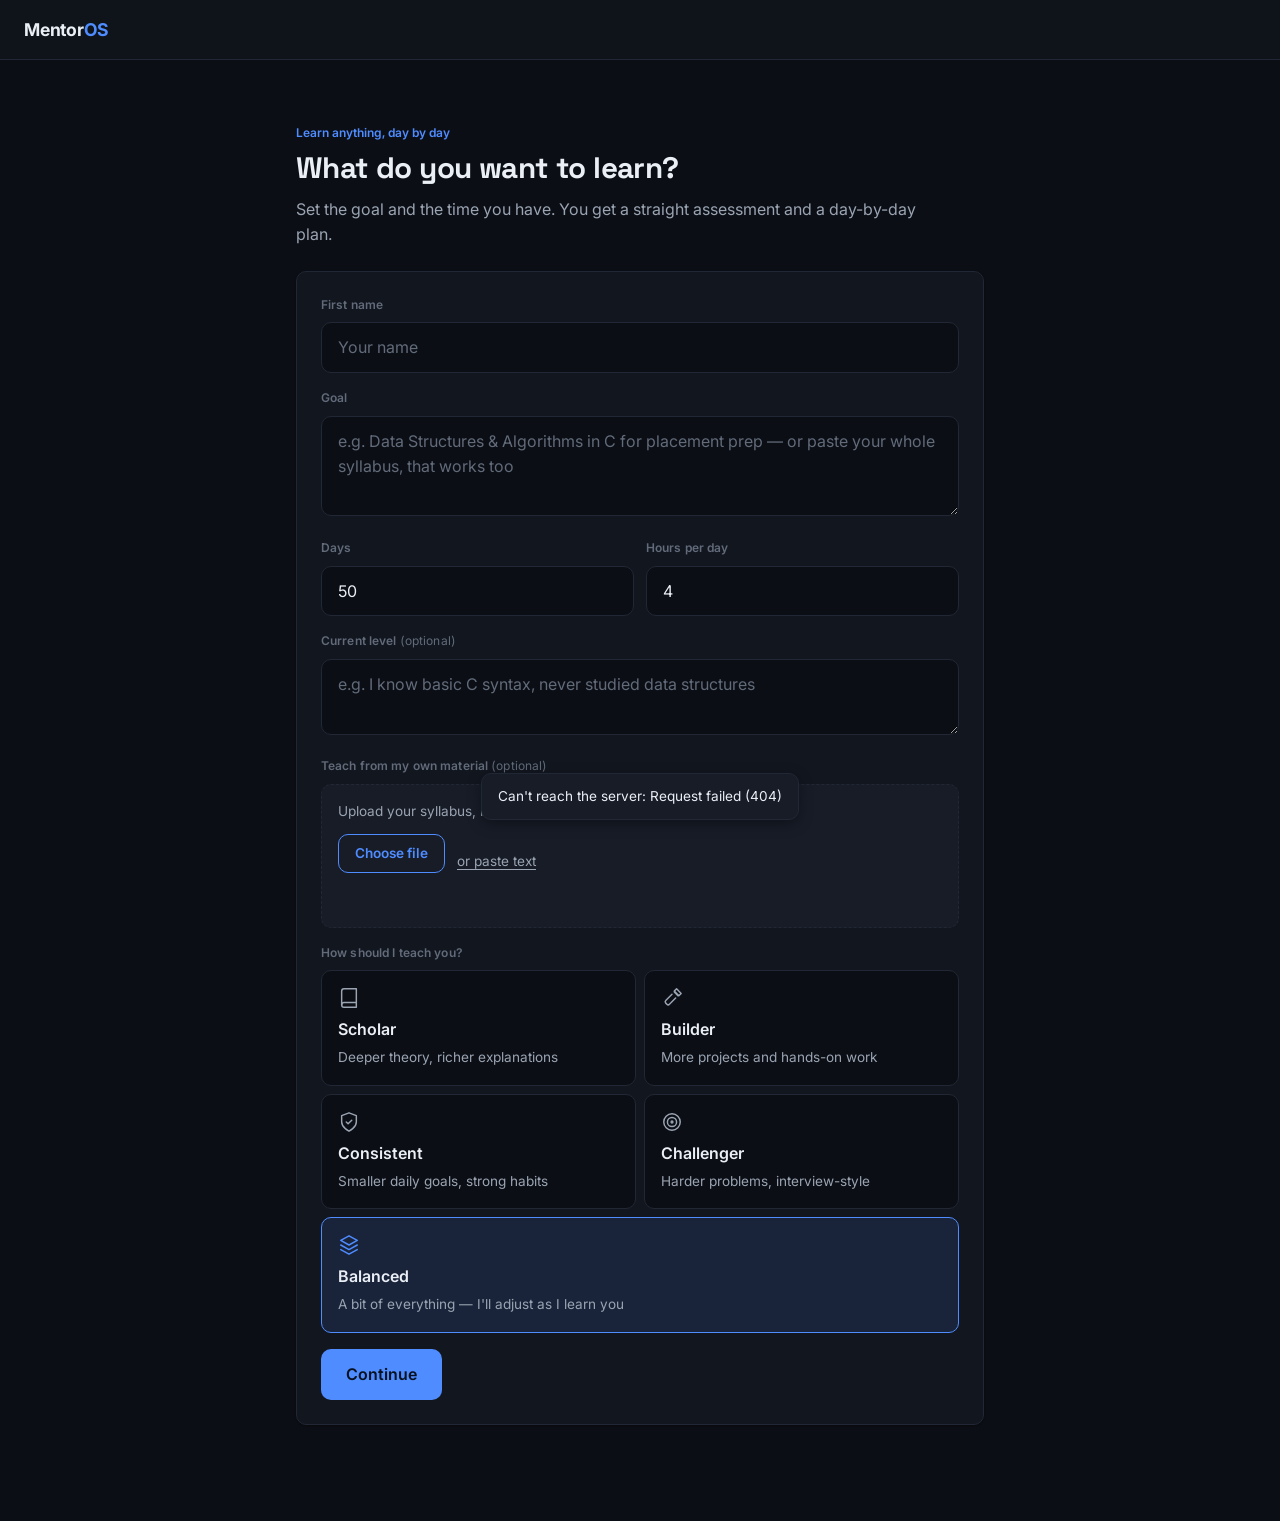
==== public/index.html @ 01352317 "Batch 4: dashboard plan strip + XP-to-next motivator, above-the-fold Today card Merged the day title" ====
<!DOCTYPE html>
<html lang="en">
<head>
  <meta charset="UTF-8" />
  <meta name="viewport" content="width=device-width, initial-scale=1.0" />
  <meta name="theme-color" content="#0b0e14" />
  <title>MentorOS</title>
  <link rel="manifest" href="/manifest.json" />
  <link rel="icon" type="image/png" href="/favicon.png" />
  <link rel="apple-touch-icon" href="/icon-192.png" />
  <meta name="mobile-web-app-capable" content="yes" />
  <meta name="apple-mobile-web-app-capable" content="yes" />
  <meta name="apple-mobile-web-app-status-bar-style" content="black-translucent" />
  <meta name="apple-mobile-web-app-title" content="MentorOS" />
  <link rel="preconnect" href="https://fonts.googleapis.com" />
  <link rel="preconnect" href="https://fonts.gstatic.com" crossorigin />
  <link href="https://fonts.googleapis.com/css2?family=Inter:wght@400;500;600;700&family=Space+Grotesk:wght@500;600;700&family=IBM+Plex+Mono:wght@400;500;600&display=swap" rel="stylesheet" />
  <link rel="stylesheet" href="style.css" />
</head>
<body>
  <header class="topbar">
    <div class="brand">Mentor<span>OS</span></div>
    <div class="topbar-right mono" id="topbarStatus"></div>
  </header>

  <main id="app">

    <!-- ============ ONBOARDING ============ -->
    <section id="view-onboarding" class="view">
      <div class="hero">
        <p class="mono kicker">Learn anything, day by day</p>
        <h1>What do you want to learn?</h1>
        <p class="sub">Set the goal and the time you have. You get a straight assessment and a day-by-day plan.</p>
      </div>

      <form id="goalForm" class="card form-card">
        <label>
          <span class="label mono">First name</span>
          <input type="text" id="inName" placeholder="Your name" maxlength="24" />
        </label>
        <label>
          <span class="label mono">Goal</span>
          <!-- A textarea, not an input. This was a single-line <input> and the
               owner pasted a 1,471-character syllabus into it — it WORKED and
               made a good 50-day plan, but he could never see what he'd pasted.
               The placeholder taught a one-liner while the tool handled far
               more; say so. -->
          <textarea id="inGoal" rows="3" maxlength="2000" required
            placeholder="e.g. Data Structures & Algorithms in C for placement prep — or paste your whole syllabus, that works too"></textarea>
          <span class="field-count mono" id="goalCount"></span>
        </label>
        <div class="row">
          <label>
            <span class="label mono">Days</span>
            <input type="number" id="inDays" min="3" max="365" value="50" required />
          </label>
          <label>
            <span class="label mono">Hours per day</span>
            <input type="number" id="inHours" min="0.5" max="14" step="0.5" value="4" required />
          </label>
        </div>
        <label>
          <span class="label mono">Current level <em>(optional)</em></span>
          <textarea id="inLevel" rows="2" placeholder="e.g. I know basic C syntax, never studied data structures"></textarea>
        </label>

        <span class="label mono">Teach from my own material <em>(optional)</em></span>
        <div class="material-box" id="materialBox">
          <p class="material-hint">Upload your syllabus, notes, or a textbook and I'll teach from it.</p>
          <div class="material-actions">
            <label class="material-file-btn">
              <input type="file" id="inMaterialFile" accept=".pdf,.txt,.md" hidden />
              <span>Choose file</span>
            </label>
            <button type="button" class="material-paste-btn" id="btnPasteToggle">or paste text</button>
          </div>
          <textarea id="inMaterialText" rows="3" class="hidden" placeholder="Paste your syllabus or notes here…"></textarea>
          <p class="material-status" id="materialStatus"></p>
          <div class="scope-options hidden" id="scopeOptions">
            <p class="scope-default">I'll teach your material plus helpful extras.</p>
            <details class="scope-advanced">
              <summary>Change how much I cover</summary>
            <label class="scope-opt">
              <input type="radio" name="scope" value="only" />
              <span class="scope-check" aria-hidden="true"></span>
              <span class="scope-text"><span class="scope-title">Only my material</span><span class="scope-desc">Strictly what's in it — nothing else.</span></span>
            </label>
            <label class="scope-opt">
              <input type="radio" name="scope" value="essentials" checked />
              <span class="scope-check" aria-hidden="true"></span>
              <span class="scope-text"><span class="scope-title">My material + helpful extras</span><span class="scope-desc">Plus related topics I pick that help you understand it.</span></span>
            </label>
            <label class="scope-opt">
              <input type="radio" name="scope" value="master" />
              <span class="scope-check" aria-hidden="true"></span>
              <span class="scope-text"><span class="scope-title">Full depth</span><span class="scope-desc">The whole subject, top to bottom — your material and everything around it.</span></span>
            </label>
            </details>
          </div>
        </div>

        <span class="label mono">How should I teach you?</span>
        <div class="class-grid" id="classGrid">
          <button type="button" class="class-card" data-class="scholar">
            <svg class="cicon" viewBox="0 0 24 24" fill="none" stroke="currentColor" stroke-width="1.6" stroke-linecap="round" stroke-linejoin="round"><path d="M4 19.5A2.5 2.5 0 0 1 6.5 17H20"/><path d="M6.5 2H20v20H6.5A2.5 2.5 0 0 1 4 19.5v-15A2.5 2.5 0 0 1 6.5 2z"/></svg>
            <span class="cname">Scholar</span>
            <span class="cdesc">Deeper theory, richer explanations</span>
          </button>
          <button type="button" class="class-card" data-class="builder">
            <svg class="cicon" viewBox="0 0 24 24" fill="none" stroke="currentColor" stroke-width="1.6" stroke-linecap="round" stroke-linejoin="round"><path d="m14.5 5.5 4 4"/><path d="M12 8 5.2 14.8a2 2 0 0 0 0 2.8l1.2 1.2a2 2 0 0 0 2.8 0L16 12"/><path d="m17 2 5 5-2.5 2.5-5-5z"/></svg>
            <span class="cname">Builder</span>
            <span class="cdesc">More projects and hands-on work</span>
          </button>
          <button type="button" class="class-card" data-class="consistent">
            <svg class="cicon" viewBox="0 0 24 24" fill="none" stroke="currentColor" stroke-width="1.6" stroke-linecap="round" stroke-linejoin="round"><path d="M12 22s8-4 8-10V5l-8-3-8 3v7c0 6 8 10 8 10z"/><path d="m9 12 2 2 4-4"/></svg>
            <span class="cname">Consistent</span>
            <span class="cdesc">Smaller daily goals, strong habits</span>
          </button>
          <button type="button" class="class-card" data-class="challenger">
            <svg class="cicon" viewBox="0 0 24 24" fill="none" stroke="currentColor" stroke-width="1.6" stroke-linecap="round" stroke-linejoin="round"><circle cx="12" cy="12" r="9"/><circle cx="12" cy="12" r="5"/><circle cx="12" cy="12" r="1"/></svg>
            <span class="cname">Challenger</span>
            <span class="cdesc">Harder problems, interview-style</span>
          </button>
          <button type="button" class="class-card selected" data-class="allrounder">
            <svg class="cicon" viewBox="0 0 24 24" fill="none" stroke="currentColor" stroke-width="1.6" stroke-linecap="round" stroke-linejoin="round"><path d="m12 2 9 5-9 5-9-5 9-5z"/><path d="m3 12 9 5 9-5"/><path d="m3 17 9 5 9-5"/></svg>
            <span class="cname">Balanced</span>
            <span class="cdesc">A bit of everything — I'll adjust as I learn you</span>
          </button>
        </div>

        <button type="submit" class="btn primary" id="btnNegotiate">Continue</button>
      </form>
    </section>

    <!-- ============ NEGOTIATION RESULT ============ -->
    <section id="view-negotiate" class="view hidden">
      <div class="card verdict-card">
        <div class="verdict-head">
          <span class="badge mono" id="verdictBadge"></span>
          <h2>Mentor's assessment</h2>
        </div>
        <p id="mentorMessage" class="mentor-msg"></p>

        <div class="scope-grid">
          <div>
            <p class="label mono">In this plan</p>
            <ul id="scopeIn" class="scope-list in"></ul>
          </div>
          <div id="scopeOutWrap">
            <p class="label mono">Needs more time</p>
            <ul id="scopeOut" class="scope-list out"></ul>
          </div>
        </div>

        <p class="label mono">Phases</p>
        <ol id="phaseList" class="phase-list"></ol>

        <div class="actions">
          <button class="btn primary" id="btnAccept">Accept — build my plan</button>
          <button class="btn ghost" id="btnAdjust">Change goal / days</button>
        </div>
      </div>
    </section>

    <!-- ============ GENERATING ============ -->
    <section id="view-generating" class="view hidden">
      <div class="card center-card">
        <div class="spinner" id="genSpinner"></div>
        <h2 id="genTitle">Building your curriculum</h2>
        <p class="mono" id="genProgress">Planning every day of your plan…</p>
        <p class="sub" id="genSub">All phases at once — about half a minute. Keep this page open.</p>
        <div class="gen-actions">
          <button class="btn primary small hidden" id="btnGenRetry">Try again</button>
          <button class="btn ghost small" id="btnAbandonGen">Start over</button>
        </div>
      </div>
    </section>

    <!-- ============ DASHBOARD ============ -->
    <section id="view-dashboard" class="view hidden">
      <p class="greeting" id="greeting"></p>

      <!-- The goal line: ONE muted line, tappable, opening the plan detail.
           This used to be `.kicker` (12px/600/blue) — an editorial-eyebrow class
           meant for 2-3 word labels — fed the learner's raw goal. With a pasted
           syllabus that rendered ~530px of bold blue text above the title and
           pushed the only button that matters below the fold. -->
      <button class="dash-goal" id="dashGoal"></button>

      <!-- Plan strip: where am I, how far through the plan, and how close to the
           next level — the three "momentum" signals, merged into one block above
           the Today card. The day title used to be an <h1> competing with the
           Today card's own heading; it's a quiet label here. XP-to-next is the new
           motivator (LV·XP itself lives in the topbar, not duplicated here). -->
      <div class="plan-strip">
        <div class="plan-strip-head">
          <span class="ps-day" id="dashDayTitle"></span>
          <span class="ps-count mono" id="dashCount"></span>
        </div>
        <div class="progress-track"><div class="progress-fill" id="progressFill"></div></div>
        <div class="plan-strip-xp">
          <span class="ps-xp mono" id="xpToNext"></span>
          <div class="xp-track"><div class="xp-fill" id="xpFill"></div></div>
        </div>
      </div>

      <!-- Today is the whole point of the screen, so it comes before anything
           reflective. It used to be the 9th element, below the fold on a phone. -->
      <div class="card card-primary today-card" id="todayCard">
        <p class="label mono">Today</p>
        <h2 id="todayTitle"></h2>
        <ul id="todayObjectives"></ul>
        <p class="reward mono" id="todayReward"></p>
        <div class="today-actions">
          <button class="btn primary" id="btnStartToday">Start today</button>
          <button class="btn ghost small" id="btnFocus">Study mode</button>
        </div>
        <!-- the warm-up is a pre-step FOR today, not a rival to it. As its own
             row above the card it pushed today down on exactly the days it showed. -->
        <div class="today-warmup hidden" id="warmupCard">
          <p class="thin-text" id="warmupSub">Quick recall from earlier days.</p>
          <button class="btn ghost small" id="btnWarmup">Warm up first · 2 min</button>
        </div>
        <div class="done-row hidden" id="warmupDone"></div>
      </div>

      <!-- everything below here is reflective: it earns a scroll, it doesn't
           get to stand between the student and today's lesson -->
      <div class="level-bar">
        <span class="streak-detail mono" id="streakChip"></span>
        <span class="career-chip mono" id="careerChip"></span>
      </div>

      <div class="thin-row hidden" id="weeklyCard">
        <p class="thin-text" id="weeklyBody"></p>
        <button class="weekly-x" id="weeklyDismiss" aria-label="Dismiss">✕</button>
      </div>

      <button class="card skillmap-card" id="skillMapCard">
        <div class="skillmap-left">
          <p class="label mono">Skill map <span class="note-dot" id="noteDot"></span></p>
          <p class="skillmap-sub" id="skillMapSub">Your mentor is still getting to know you.</p>
        </div>
        <div class="skillmap-dots" id="skillMapDots"></div>
        <span class="skillmap-arrow">›</span>
      </button>

      <div class="saved-block hidden" id="savedCard">
        <p class="label mono">Saved sections</p>
        <div id="savedList"></div>
      </div>

      <p class="label mono list-label">Your plan</p>
      <div id="dayList" class="day-list"></div>

      <div class="dash-footer">
        <button class="btn ghost small" id="btnReminders">Study reminders</button>
        <button class="btn ghost small" id="btnSignOut">Sign out</button>
        <button class="btn danger ghost small" id="btnReset">Start over</button>
      </div>
    </section>

    <!-- ============ SIGN IN ============ -->
    <section id="view-auth" class="view hidden">
      <div class="card form-card auth-card">
        <p class="mono kicker">MentorOS</p>
        <h1 id="authTitle">Make your account</h1>
        <p class="sub" id="authSub">Your plan, your progress, your streak — kept to you.</p>
        <p class="auth-legacy hidden" id="authLegacy">
          There's a plan already in progress here. Sign up with the same name you
          used before and it'll be waiting on the other side — nothing is lost.
        </p>
        <form id="authForm">
          <label>
            <span class="label mono">Your name</span>
            <input type="text" id="authName" maxlength="40" autocomplete="username" required />
          </label>
          <label>
            <span class="label mono">Password</span>
            <input type="password" id="authPass" minlength="8" autocomplete="current-password" required />
          </label>
          <p class="auth-note" id="authNote">At least 8 characters. There's no email reset — write it down somewhere.</p>
          <button class="btn primary" id="btnAuth" type="submit">Create account</button>
        </form>
        <button class="btn ghost small" id="btnAuthSwitch">I already have an account</button>
      </div>
    </section>

    <!-- ============ PLAN DETAIL ============ -->
    <!-- What the goal line opens. The negotiation showed the assessment and the
         what's-in/what-I-cut lists exactly once and then destroyed them; this is
         where they live now. The raw goal is the contract — kept verbatim,
         last, collapsed, and never truncated in storage. -->
    <section id="view-plan" class="view hidden">
      <button class="btn ghost small" id="btnPlanBack">&larr; Back to dashboard</button>
      <p class="mono kicker">Your plan</p>
      <h1 id="planTitle"></h1>
      <button class="btn ghost small" id="btnRenamePlan">Rename this plan</button>
      <p class="sub" id="planMeta"></p>
      <div class="progress-track"><div class="progress-fill" id="planProgress"></div></div>

      <div class="card" id="planAssessCard">
        <p class="label mono">What your mentor promised</p>
        <p class="plan-assess" id="planAssess"></p>
      </div>

      <p class="label mono list-label">Phases</p>
      <div id="planPhases" class="plan-phases"></div>

      <div id="planScope"></div>

      <p class="label mono list-label">The goal you gave me</p>
      <details class="plan-goal-wrap">
        <summary id="planGoalSummary">Show the full text</summary>
        <pre class="plan-goal-raw" id="planGoalRaw"></pre>
      </details>
    </section>

    <!-- ============ CHECKPOINT RESULT ============ -->
    <!-- "See results" used to lead nowhere: the score flashed for 1.5s in a
         pill and you were auto-redirected into a lesson recap you never asked
         for. This is the results screen it always promised. -->
    <section id="view-result" class="view hidden">
      <button class="btn ghost small" id="btnResultBack">&larr; Back to dashboard</button>
      <p class="mono kicker">Checkpoint · Day <span id="resultDay"></span></p>
      <p class="result-score tnum" id="resultScore"></p>
      <p class="sub" id="resultLine"></p>

      <div class="card card-primary result-ledger">
        <p class="label">XP earned</p>
        <div id="resultBreakdown"></div>
        <div class="ledger-total">
          <span>Total</span><span class="tnum" id="resultTotal"></span>
        </div>
      </div>

      <div class="level-meter">
        <div class="level-meter-head">
          <span class="mono" id="resultLvFrom"></span>
          <span class="mono muted" id="resultLvXp"></span>
          <span class="mono" id="resultLvTo"></span>
        </div>
        <div class="progress-track"><div class="progress-fill" id="resultLvFill"></div></div>
      </div>

      <div id="resultMastered"></div>
      <div id="resultRevision" class="card hidden"></div>

      <p class="label list-label">Review</p>
      <div id="resultReview" class="result-review"></div>

      <div class="actions">
        <button class="btn primary" id="btnResultRecap">See day recap</button>
      </div>
    </section>

    <!-- ============ DAY / CHAPTER RECAP ============ -->
    <section id="view-recap" class="view hidden">
      <button class="btn ghost small" id="btnRecapBack">&larr; Back to dashboard</button>
      <div id="chapterBlock" class="chapter-block hidden">
        <p class="mono kicker">Chapter complete</p>
        <h1 id="chapterTitle"></h1>
        <p id="chapterBody" class="sub"></p>
        <div id="chapterSolid" class="recap-chips"></div>
        <p id="chapterNext" class="chapter-next"></p>
        <button class="btn primary small" id="btnStartViva" style="margin-top:14px">Try the mock interview</button>
      </div>
      <!-- A finished day has two views: the short recap and the lesson itself.
           A segmented control says that plainly — they're two views of ONE day,
           not a main screen and a hidden escape hatch. Sits at the top so it's
           actually found; a link at the bottom would be under 600px of content. -->
      <div class="seg" id="recapSeg" role="tablist">
        <button class="seg-item active" data-mode="recap" role="tab">Recap</button>
        <button class="seg-item" data-mode="lesson" role="tab">Full session</button>
      </div>
      <div class="recap-head">
        <p class="mono kicker" id="recapKicker">Day recap</p>
        <h1 id="recapTitle"></h1>
      </div>
      <div class="card recap-card">
        <p class="label">What you covered</p>
        <p id="recapSummary" class="recap-summary"></p>
        <div id="recapStats" class="recap-stats"></div>
        <p class="label" id="recapCarryLabel" style="margin-top:16px">Keep sharp</p>
        <p id="recapCarry" class="recap-carry"></p>
      </div>

      <div class="card explain-card" id="explainCard">
        <p class="label">Say it back</p>
        <p class="explain-prompt" id="explainPrompt"></p>
        <textarea id="explainInput" rows="2" placeholder="One or two sentences, in your own words…"></textarea>
        <div id="explainFeedback" class="explain-feedback hidden"></div>
        <button class="btn ghost small" id="btnExplain">Check it</button>
      </div>
    </section>

    <!-- ============ MOCK INTERVIEW (VIVA) ============ -->
    <section id="view-viva" class="view hidden">
      <div class="viva-head">
        <p class="mono kicker">Mock interview</p>
        <p class="quiz-dots mono" id="vivaDots"></p>
      </div>

      <div id="vivaAsk">
        <div class="card viva-card">
          <p class="viva-kind mono" id="vivaKind"></p>
          <p class="viva-q" id="vivaQ"></p>
          <textarea id="vivaInput" rows="5" placeholder="Answer like you would in a real interview — a few sentences."></textarea>
          <button class="btn primary" id="btnVivaNext">Next</button>
          <button class="btn ghost small" id="btnVivaQuit">Leave interview</button>
        </div>
      </div>

      <div id="vivaResults" class="hidden">
        <div class="card viva-overall" id="vivaOverall"></div>
        <div id="vivaResultList"></div>
        <button class="btn primary" id="btnVivaDone">Back to dashboard</button>
      </div>
    </section>

    <!-- ============ SKILLS ============ -->
    <section id="view-skills" class="view hidden">
      <button class="btn ghost small" id="btnSkillsBack">&larr; Back to dashboard</button>
      <div class="skills-head">
        <p class="mono kicker">Skill map</p>
        <h1>What your mentor knows about you</h1>
      </div>
      <div class="card notes-card" id="notesCard"></div>
      <div id="skillsList"></div>
    </section>

    <!-- ============ LESSON (stepped) ============ -->
    <section id="view-lesson" class="view hidden">
      <button class="btn ghost small" id="btnBack">&larr; Back to plan</button>
      <div id="lessonHead"></div>
      <div class="step-progress">
        <div class="step-bar"><div class="step-bar-fill" id="stepBarFill"></div></div>
        <span class="step-count mono" id="stepCount"></span>
      </div>
      <div id="stepContent"></div>
      <div class="step-nav" id="stepNav">
        <button class="btn ghost small" id="btnStepBack">&larr; Back</button>
        <button class="btn primary" id="btnStepNext">Next</button>
      </div>

      <div class="card complete-card" id="completeCard">
        <h3>Done for today?</h3>
        <p class="sub">Mark it done once you've finished the practice work.</p>
        <p class="reward mono" id="completeReward"></p>
        <button class="btn primary" id="btnComplete">Mark today done</button>
      </div>

      <div class="card boss-card hidden" id="bossCard">
        <h3>Checkpoint</h3>
        <p class="sub" id="bossSub">A few questions on today's lesson — bonus XP only.</p>
        <button class="btn primary" id="btnBoss">Start checkpoint</button>
      </div>
    </section>

    <!-- ============ PROJECT (milestone) ============ -->
    <section id="view-project" class="view hidden">
      <button class="btn ghost small" id="btnProjectBack">&larr; Back to plan</button>
      <div class="lesson-head"><p class="mono kicker">Milestone project</p><h1 id="projTitle"></h1></div>
      <div class="card"><p id="projBrief" class="lesson-intro"></p></div>
      <div class="card" id="projReqCard">
        <p class="label mono">What it needs</p>
        <ul class="plain-list" id="projReqs"></ul>
        <div id="projStarter"></div>
      </div>
      <div class="card" id="projSubmitCard">
        <p class="label mono">Submit your work</p>
        <p class="sub">Paste your code or text, drop a link (GitHub / sandbox), or describe what you built.</p>
        <textarea id="projInput" rows="6" placeholder="Your code, a link, or a description…"></textarea>
        <button class="btn primary" id="btnProjSubmit">Submit for review</button>
      </div>
      <div class="card review-card hidden" id="projReviewCard"></div>
    </section>

    <!-- ============ CHECKPOINT (QUIZ) ============ -->
    <section id="view-quiz" class="view hidden">
      <!-- every other view has a way out; this one had none, which made the
           checkpoint the one screen you could get stuck on -->
      <button class="btn ghost small" id="btnQuizQuit">&larr; Leave checkpoint</button>
      <div class="quiz-head">
        <p class="mono kicker">Checkpoint · Day <span id="quizDay"></span></p>
        <p class="quiz-dots mono" id="quizDots"></p>
      </div>
      <div class="card quiz-card">
        <p class="quiz-q" id="quizQ"></p>
        <div class="quiz-hint-wrap" id="quizHintWrap">
          <button class="quiz-hint-btn" id="quizHintBtn">Stuck? Show a hint</button>
          <p class="quiz-hint hidden" id="quizHint"></p>
        </div>
        <div id="quizOptions" class="quiz-options"></div>
        <div id="wagerRow" class="wager-row hidden">
          <p class="label">How sure are you?</p>
          <div class="wager-chips">
            <button class="wager-chip" data-w="safe">Guessing<span class="wager-odds tnum">14 / 12</span></button>
            <button class="wager-chip" data-w="confident">Fairly sure<span class="wager-odds tnum">16 / 8</span></button>
            <button class="wager-chip allin" data-w="allin">Certain<span class="wager-odds tnum">18 / 0</span></button>
          </div>
        </div>
        <p id="quizFeedback" class="quiz-feedback hidden"></p>
        <button class="btn primary hidden" id="btnNextQ">Next</button>
      </div>
    </section>

  </main>

  <!-- Study session setup sheet -->
  <div id="focusSheet" class="modal-scrim hidden">
    <div class="modal focus-modal">
      <p class="mono kicker">Study session</p>
      <h2 id="focusQuestName">Today's lesson</h2>
      <label class="focus-intent">
        <span class="label">What will you finish?</span>
        <input type="text" id="focusIntent" placeholder="e.g. the practice problems + watch the video" />
      </label>
      <span class="label">For how long?</span>
      <div class="focus-durs" id="focusDurs">
        <button class="dur-chip" data-min="15">15 min</button>
        <button class="dur-chip selected" data-min="25">25 min</button>
        <button class="dur-chip" data-min="45">45 min</button>
      </div>
      <p class="focus-note">Just you and the lesson for the session. Your screen stays on.</p>
      <details class="focus-block">
        <summary>Block distracting apps</summary>
        <p>Turn on your phone's own Focus mode and pick the apps to pause while you study.</p>
        <button type="button" class="btn ghost small" id="btnOpenFocusMode">Open Focus mode</button>
        <p class="focus-block-steps">Or by hand: Settings → Digital Wellbeing → Focus mode → pick apps → Turn on now.</p>
      </details>
      <div class="focus-actions">
        <button class="btn primary" id="btnFocusStart">Start studying</button>
        <button class="btn ghost" id="btnFocusCancel">Cancel</button>
      </div>
    </div>
  </div>

  <!-- Asked ONCE, the first time a lesson opens. After this it just starts, with
       a visible End every time. -->
  <div id="studyOptSheet" class="modal-scrim hidden">
    <div class="modal">
      <p class="mono kicker" id="studyOptTitle">Study mode</p>
      <h2>Start a study session automatically?</h2>
      <p class="sub">When you open a lesson, MentorOS can start a quiet study timer and keep your screen on. There's always a one-tap way to turn it off, and you can block distracting apps from your phone's own Focus mode.</p>
      <div class="focus-actions">
        <button class="btn primary" id="btnStudyOptYes">Yes, start it for me</button>
        <button class="btn ghost" id="btnStudyOptNo">No, I'll start it myself</button>
      </div>
    </div>
  </div>

  <!-- Study mode: a slim timer bar pinned over the live lesson (no takeover) -->
  <div id="studyBar" class="study-bar hidden">
    <div class="study-bar-row">
      <span class="study-time mono" id="studyTime">25:00</span>
      <span class="study-goal" id="studyGoal"></span>
      <button class="study-toggle" id="btnStudyToggle">Hide timer</button>
      <button class="btn ghost small" id="btnStudyEnd">End</button>
    </div>
    <div class="study-bar-fill" id="studyBarFill"></div>
    <div class="study-done hidden" id="studyDone">
      <span id="studyDoneText">Time's up.</span>
      <button class="btn ghost small" id="btnStudyMore">Keep going</button>
      <button class="btn primary small" id="btnStudyWrap">Wrap up</button>
    </div>
  </div>

  <div id="welcomeBack" class="modal-scrim hidden">
    <div class="modal welcome-modal">
      <p class="mono kicker">Welcome back</p>
      <h2 id="wbTitle">Picking up where you left off.</h2>
      <p id="wbBody" class="sub"></p>
      <div class="wb-rewards mono" id="wbRewards"></div>
      <button class="btn primary" id="wbResume">Resume</button>
    </div>
  </div>

  <!-- floating "ask your mentor" button (shown only during a lesson) -->
  <button id="askFab" class="ask-fab hidden" aria-label="Ask your mentor">
    <svg viewBox="0 0 24 24" fill="none" stroke="currentColor" stroke-width="1.7" stroke-linecap="round" stroke-linejoin="round"><path d="M21 15a2 2 0 0 1-2 2H7l-4 4V5a2 2 0 0 1 2-2h14a2 2 0 0 1 2 2z"/></svg>
    <span>Ask</span>
  </button>

  <div id="askSheet" class="sheet-scrim hidden">
    <div class="sheet">
      <div class="sheet-head">
        <p class="label">Ask your mentor anything</p>
        <button class="sheet-x" id="askClose" aria-label="Close">✕</button>
      </div>
      <!-- Composer FIRST, history below it. The history used to sit above the
           textarea, so every answer pushed the box you type in further down the
           sheet — after two or three questions you had to scroll to ask again.
           That, not the length of the thread, is what made it feel endless. -->
      <div class="ask-composer">
        <textarea id="askInput" rows="2" placeholder="Type your question…"></textarea>
        <button class="btn primary small" id="btnAsk">Ask</button>
      </div>
      <div id="explorations"></div>
    </div>
  </div>

  <div id="remindersSheet" class="sheet-scrim hidden">
    <div class="sheet">
      <div class="sheet-head">
        <p class="label">Study reminders</p>
        <button class="sheet-x" id="remindersClose" aria-label="Close">✕</button>
      </div>
      <p class="sub">Get a daily reminder when something's due for review, or when your study window opens.</p>
      <label class="rem-row"><span>Daily reminder time</span><input type="time" id="remTime" value="19:00" /></label>
      <label class="rem-row"><span>Quiet from</span><input type="time" id="remQuietStart" value="22:00" /></label>
      <label class="rem-row"><span>Quiet until</span><input type="time" id="remQuietEnd" value="08:00" /></label>
      <p class="rem-status" id="remStatus"></p>
      <button class="btn primary" id="btnEnableReminders">Enable reminders</button>
      <button class="btn ghost small hidden" id="btnDisableReminders">Turn off</button>
    </div>
  </div>

  <div id="toast" class="toast hidden"></div>
  <div id="loading" class="loading hidden"><div class="spinner"></div><p id="loadingText">Thinking…</p></div>

  <script src="app.js"></script>
</body>
</html>
---- public/style.css ----
/* MentorOS — premium, restrained. Dark by default, one blue accent. */

:root {
  --bg: #0b0e14;             /* near-black, richer than github-dark */
  --panel: #12161f;          /* raised surface */
  --panel-2: #171c27;        /* inset / secondary */
  --ink: #eaeef5;            /* high-contrast body text */
  --muted: #9aa4b2;
  --faint: #626b7a;
  --line: #212734;           /* hairline borders */
  --brand: #4f8cff;          /* THE one accent */
  --brand-dark: #3b76e8;
  --brand-bright: #6b9eff;   /* hover state — lighter, text stays dark */
  --brand-soft: rgba(79, 140, 255, 0.12);
  --gold: #f5c542;           /* XP numbers + mastery only */
  --good: #3fb950;
  --warn: #d29922;
  --bad: #f85149;

  /* 8px spacing scale */
  --s1: 4px; --s2: 8px; --s3: 12px; --s4: 16px; --s5: 24px; --s6: 32px; --s7: 48px;

  /* type scale (headings h1-h3 are the display steps) */
  --text-xs: 0.75rem;
  --text-sm: 0.85rem;
  --text-md: 0.95rem;
  --text-lg: 1.1rem;
  --text-xl: 1.5rem;

  /* radius scale */
  --r1: 6px;
  --r2: 10px;
  --r3: 16px;
  --r-full: 999px;

  /* elevation scale */
  --shadow-1: 0 1px 2px rgba(0, 0, 0, 0.3);
  --shadow-2: 0 4px 14px rgba(0, 0, 0, 0.35);
  --shadow-3: 0 12px 32px rgba(0, 0, 0, 0.5);

  font-size: 16px;
}

* { margin: 0; padding: 0; box-sizing: border-box; }

body {
  background: var(--bg);
  color: var(--ink);
  font-family: "Inter", system-ui, sans-serif;
  line-height: 1.55;
  min-height: 100vh;
  -webkit-font-smoothing: antialiased;
}

h1, h2 { font-family: "Space Grotesk", "Inter", system-ui, sans-serif; letter-spacing: -0.02em; }
h3, .brand { font-family: "Inter", system-ui, sans-serif; }

/* numbers/stats: same family, tabular figures (no separate mono typeface) */
/* Figures that must not jitter as they change (XP counting up, scores, timers).
   `.mono` is the legacy name for the same thing and is applied ~40x, including
   to prose where it does nothing — new markup uses .tnum. Neither sets a mono
   FAMILY; the name is historical. */
.mono, .tnum { font-variant-numeric: tabular-nums; letter-spacing: 0; }

/* keyboard focus is visible everywhere, not just inputs */
:where(button, a, summary, [role="button"]):focus-visible {
  outline: 2px solid var(--brand);
  outline-offset: 2px;
}

/* ---------- topbar ---------- */
.topbar {
  display: flex; justify-content: space-between; align-items: center;
  gap: var(--s3);
  padding: var(--s4) var(--s5);
  /* installed as a TWA with a translucent status bar, so the sticky bar would
     otherwise sit under the notch */
  padding-top: calc(var(--s4) + env(safe-area-inset-top));
  border-bottom: 1px solid var(--line);
  background: #0f141b;   /* solid — blur-on-scroll is the #1 cause of mobile jank */
  position: sticky; top: 0; z-index: 10;
}
.brand {
  font-weight: 700; font-size: var(--text-lg); letter-spacing: -0.01em;
  flex: 0 1 auto; min-width: 0; white-space: nowrap;
}
.brand span { color: var(--brand); }
.topbar-right { font-size: var(--text-sm); color: var(--muted); }
/* nowrap + shrink-to-fit: these chips used to wrap and collide with the brand
   on a 360px phone, because nothing here could shrink and nothing could wrap */
.topbar-right, #topbarStatus {
  display: flex; gap: var(--s3); align-items: center;
  flex: 0 1 auto; min-width: 0; white-space: nowrap; overflow: hidden;
}
.topbar-right .xp-chip { color: var(--gold); font-weight: 600; flex: none; }
.topbar-right .streak-chip { flex: 0 1 auto; min-width: 0; overflow: hidden; text-overflow: ellipsis; }

/* ---------- layout ---------- */
#app { max-width: 720px; margin: 0 auto; padding: var(--s6) var(--s4) 80px; }
.view.hidden, .hidden { display: none !important; }

.hero { margin: var(--s6) 0 var(--s5); }
.kicker { font-size: var(--text-xs); color: var(--brand); font-weight: 600; margin-bottom: var(--s2); }
/* one consistent heading scale */
h1 { font-size: 1.85rem; line-height: 1.16; margin: 0 0 var(--s3); }
h2 { font-size: 1.32rem; line-height: 1.25; }
h3 { font-size: var(--text-lg); line-height: 1.3; }
.sub { color: var(--muted); max-width: 65ch; }

/* ---------- cards & form ---------- */
.card {
  background: var(--panel);
  border: 1px solid var(--line);
  border-radius: var(--r2);
  padding: var(--s5);
  margin: var(--s4) 0;
  box-shadow: var(--shadow-1);
}
/* tactile press on interactive surfaces (cheap CSS transforms) */
button.card, .day-row, .class-card, .skillmap-card, .opt, .btn {
  transition: transform 0.12s ease, border-color 0.15s ease, background 0.15s ease, box-shadow 0.15s ease;
}
button.card:active, .day-row:active, .class-card:active, .skillmap-card:active, .opt:active:not(:disabled), .btn:active {
  transform: translateY(1px) scale(0.994);
}
.form-card label { display: block; margin-bottom: var(--s4); }
/* small section labels — quiet, sentence case */
.label {
  display: block; font-size: var(--text-xs); letter-spacing: 0.01em;
  color: var(--faint); font-weight: 600; margin-bottom: var(--s2);
}
.label em { font-style: normal; color: var(--faint); font-weight: 400; }
input, textarea {
  width: 100%; padding: var(--s3) var(--s4);
  border: 1px solid var(--line); border-radius: var(--r2);
  font: inherit; background: var(--bg); color: var(--ink);
  transition: border-color 0.15s ease;
}
input::placeholder, textarea::placeholder { color: var(--faint); }
input:focus, textarea:focus { outline: none; border-color: var(--brand); box-shadow: 0 0 0 3px var(--brand-soft); }
.row { display: flex; gap: var(--s3); }
.row label { flex: 1; }

/* ---------- class picker ---------- */
.class-grid { display: grid; grid-template-columns: 1fr 1fr; gap: var(--s2); margin-bottom: var(--s4); }
.class-card {
  background: var(--bg); border: 1px solid var(--line); border-radius: var(--r2);
  padding: var(--s4); cursor: pointer; text-align: left; font: inherit; color: var(--ink);
  transition: border-color 0.15s ease, background 0.15s ease;
}
.class-card:hover { border-color: var(--faint); }
.class-card.selected { border-color: var(--brand); background: var(--brand-soft); }
.cicon { width: 22px; height: 22px; color: var(--muted); margin-bottom: var(--s2); display: block; }
.class-card.selected .cicon { color: var(--brand); }
.class-card .cname { font-weight: 600; display: block; margin-bottom: 2px; }
.class-card .cdesc { font-size: var(--text-sm); color: var(--muted); }
.class-grid .class-card:last-child:nth-child(odd) { grid-column: span 2; }
@media (max-width: 560px) { .class-grid .class-card:last-child:nth-child(odd) { grid-column: auto; } }

/* ---------- buttons ---------- */
.btn {
  display: inline-block; border: 1px solid transparent; border-radius: var(--r2);
  padding: var(--s3) var(--s5); font: inherit; font-weight: 600; cursor: pointer;
  /* NO `transition` here. The shared rule above already declares
     `transition: transform, border-color, background, box-shadow` for .btn —
     re-declaring the shorthand at equal specificity but later in the file
     REPLACED it, dropping `transform`. The :active transform still applied, so
     every button in the app snapped instead of pressing. One line, app-wide. */
}
.btn.primary { background: var(--brand); color: #08111f; }
.btn.primary:hover { background: var(--brand-bright); }   /* lighter, no text inversion */
.btn.ghost { background: transparent; border-color: var(--line); color: var(--muted); }
.btn.ghost:hover { border-color: var(--faint); color: var(--ink); }
.btn.danger { color: var(--bad); }
/* 44px is the minimum comfortable touch target. .btn.small is every back link
   in the app, so it was the most-tapped too-small control. min-height + centring
   keeps the compact look while making the whole 44px tappable. */
.btn.small { padding: var(--s2) var(--s4); font-size: var(--text-sm); min-height: 44px; display: inline-flex; align-items: center; justify-content: center; }
.btn:disabled { opacity: 0.55; cursor: wait; }

/* ---------- verdict ---------- */
.verdict-head { display: flex; align-items: center; gap: var(--s3); margin-bottom: var(--s3); }
.badge {
  font-size: var(--text-xs); font-weight: 600; letter-spacing: 0.04em;
  padding: var(--s1) var(--s3); border-radius: var(--r-full); border: 1px solid;
}
.badge.realistic { color: var(--good); border-color: var(--good); }
.badge.ambitious { color: var(--warn); border-color: var(--warn); }
.badge.unrealistic { color: var(--bad); border-color: var(--bad); }
.mentor-msg {
  border-left: 3px solid var(--brand); padding: var(--s1) 0 var(--s1) var(--s4);
  margin: var(--s4) 0 var(--s5);
}
.scope-grid { display: grid; grid-template-columns: 1fr 1fr; gap: var(--s4); margin-bottom: var(--s4); }
.scope-list { list-style: none; }
.scope-list li { padding: var(--s1) 0 var(--s1) 22px; position: relative; font-size: var(--text-md); }
.scope-list.in li::before { content: "✓"; position: absolute; left: 0; color: var(--good); font-weight: 700; }
.scope-list.out li::before { content: "→"; position: absolute; left: 0; color: var(--warn); font-weight: 700; }
.phase-list { margin: var(--s2) 0 var(--s5) 20px; }
.phase-list li { padding: var(--s2) 0; }
.phase-list .days { color: var(--muted); font-size: var(--text-sm); }
.actions { display: flex; gap: var(--s3); flex-wrap: wrap; }

/* ---------- generating ---------- */
.center-card { text-align: center; padding: var(--s7) var(--s5); }
.spinner {
  width: 34px; height: 34px; margin: 0 auto var(--s4);
  border: 3px solid var(--line); border-top-color: var(--brand);
  border-radius: 50%; animation: spin 0.8s linear infinite;
}
@keyframes spin { to { transform: rotate(360deg); } }
#genProgress { color: var(--brand); margin: var(--s2) 0 var(--s4); font-size: var(--text-sm); }
.gen-actions { display: flex; gap: var(--s3); justify-content: center; margin-top: var(--s4); flex-wrap: wrap; }

/* ---------- dashboard ---------- */
/* Plan strip: the three momentum signals — where am I (day) / how far through the
   plan / how close to the next level — merged into one block above the Today card.
   The day title used to be an <h1> competing with the Today card's heading; here
   it's a quiet label, so the Today card clearly wins the eye. */
.plan-strip { margin: var(--s4) 0; }
.plan-strip-head { display: flex; justify-content: space-between; align-items: baseline; gap: var(--s3); margin-bottom: var(--s2); }
.ps-day { font-size: var(--text-md); font-weight: 600; color: var(--ink); min-width: 0; overflow: hidden; text-overflow: ellipsis; white-space: nowrap; }
.ps-count { font-size: var(--text-sm); color: var(--muted); white-space: nowrap; flex: none; }
.plan-strip .progress-track { margin-bottom: 0; }
/* XP-to-next meter: the motivator. Thinner (4px) than the days bar (6px) so the two
   read as a hierarchy — plan progress first, level progress as the quieter nudge. */
.plan-strip-xp { display: flex; align-items: center; gap: var(--s3); margin-top: var(--s2); }
.ps-xp { font-size: var(--text-xs); color: var(--muted); white-space: nowrap; flex: none; }
.xp-track { flex: 1 1 auto; height: 4px; background: var(--line); border-radius: var(--r-full); overflow: hidden; }
.xp-fill { height: 100%; background: var(--brand); border-radius: var(--r-full); transition: width 0.4s ease; }

/* The goal line. Muted, ONE line, tappable -> opens the plan detail.
   It was `.kicker` — 12px semibold in THE accent colour — holding whatever the
   learner typed. A pasted syllabus rendered as a wall of bold blue above the
   title. Blue is for things you can act on; this is a label. */
.dash-goal {
  background: none; border: none; padding: var(--s1) 0; font: inherit;
  font-size: var(--text-sm); font-weight: 400; color: var(--muted);
  display: block; max-width: 100%; text-align: left; cursor: pointer;
  white-space: nowrap; overflow: hidden; text-overflow: ellipsis;
}
.dash-goal:hover { color: var(--ink); }
.dash-goal::after { content: " ›"; color: var(--faint); }

/* wraps, so a long streak line can never push the chips off a narrow phone */
.level-bar { display: flex; align-items: center; gap: var(--s3); margin: var(--s1) 0 var(--s4); flex-wrap: wrap; }
.streak-detail { font-size: var(--text-xs); color: var(--muted); }
/* (.level-chip and .rank-chip removed — the level chip was a byte-identical
   copy of the topbar's, and rank is derivable from the level. Both gone with
   their DOM in Batch 4a.) */

.progress-track { height: 6px; background: var(--line); border-radius: var(--r-full); overflow: hidden; margin-bottom: var(--s5); position: relative; }
.progress-fill { height: 100%; background: var(--brand); border-radius: var(--r-full); transition: width 0.4s ease; position: relative; }

.today-card { border-left: 3px solid var(--brand); }
.today-card h2 { margin: var(--s1) 0 var(--s3); }
.today-card ul { margin: 0 0 var(--s4) 20px; color: var(--muted); font-size: var(--text-md); }
.today-card .reward { font-size: var(--text-xs); color: var(--gold); margin-bottom: var(--s4); }

.list-label { margin: var(--s5) 0 var(--s3); }
.day-list { display: flex; flex-direction: column; gap: var(--s2); }
.day-row {
  display: flex; align-items: center; gap: var(--s3);
  background: var(--panel); border: 1px solid var(--line); border-radius: var(--r2);
  padding: var(--s3) var(--s4); cursor: pointer; text-align: left; font: inherit; width: 100%; color: var(--ink);
}
.day-row { transition: transform 0.15s ease, border-color 0.15s ease, box-shadow 0.2s ease; }
.day-row:hover {
  border-color: var(--brand);
  transform: translateY(-1px);
  box-shadow: var(--shadow-2);
}
.day-row .num { font-size: var(--text-xs); color: var(--muted); min-width: 64px; }
.day-row .t { flex: 1; font-weight: 500; font-size: var(--text-md); }
.day-row .state { font-size: var(--text-xs); letter-spacing: 0.02em; }
.day-row.done { opacity: 0.75; }
.day-row.done .state { color: var(--good); }
.day-row.today-row { border-color: var(--brand); border-width: 2px; }
.day-row.today-row .state { color: var(--brand); }
.day-row.locked { opacity: 0.45; }
.day-row.checkpoint .num { color: var(--brand); }

#btnReset { margin-top: var(--s5); }

/* ---------- stepped lesson ---------- */
.step-progress { display: flex; align-items: center; gap: var(--s3); margin: var(--s3) 0 var(--s4); }
.step-bar { flex: 1; height: 3px; background: var(--line); border-radius: var(--r-full); overflow: hidden; }
.step-bar-fill { height: 100%; background: var(--brand); border-radius: var(--r-full); transition: width 0.3s ease; }
.step-count { font-size: var(--text-xs); color: var(--muted); white-space: nowrap; }
.step-nav { display: flex; justify-content: space-between; align-items: center; gap: var(--s3); margin: var(--s4) 0 var(--s6); }
.step-nav .btn.primary { min-width: 120px; }
#stepContent.step-in { animation: stepIn 0.2s ease both; }
@keyframes stepIn { from { opacity: 0; transform: translateX(10px); } to { opacity: 1; transform: none; } }

/* ---------- lesson ---------- */
#view-lesson { padding-top: var(--s3); }
.lesson-head { margin: var(--s4) 0 var(--s2); }
.lesson-intro {
  border-left: 3px solid var(--brand); padding: var(--s1) 0 var(--s1) var(--s4);
  margin: var(--s4) 0 var(--s2); max-width: 65ch;
}
.lesson-section { margin: var(--s4) 0; }
.lesson-section h3 { font-size: var(--text-lg); margin-bottom: var(--s3); }
.analogy {
  background: var(--panel-2); border: 1px dashed var(--line); border-radius: var(--r2);
  padding: var(--s3) var(--s4); font-size: var(--text-md); margin-bottom: var(--s3);
}
.analogy::before { content: "Analogy"; font-size: var(--text-xs); font-weight: 600; color: var(--brand); display: block; margin-bottom: var(--s1); }
/* Real paragraphs now (fmtProse emits <p>), so no pre-line. 16px at 1.7 line
   height: prose under 16px on a phone reads as reference material, and light-on-
   dark needs more leading than light mode or the lines bloom together. This is
   the change that stops the lesson feeling like documentation. */
.explanation { margin-bottom: var(--s3); font-size: var(--text-lg); line-height: 1.7; max-width: 62ch; color: var(--ink); }
.explanation p { margin: 0 0 var(--s4); }
.explanation p:last-child { margin-bottom: 0; }
.lesson-intro p { margin: 0 0 var(--s4); }
.lesson-intro p:last-child { margin-bottom: 0; }
.probe {
  border-left: 2px solid var(--brand); padding: var(--s1) 0 var(--s1) var(--s3); margin-bottom: var(--s3);
  color: var(--muted); font-style: italic; font-size: var(--text-md); max-width: 65ch;
}
.probe::before { content: "Think first — "; font-style: normal; font-weight: 600; color: var(--brand); }
.worked {
  background: var(--panel-2); border: 1px solid var(--line); border-radius: var(--r2);
  padding: var(--s3) var(--s4); margin-bottom: var(--s3);
}
.worked-body { line-height: 1.7; font-size: var(--text-md); margin-top: var(--s2); max-width: 62ch; }
.worked-body p { margin: 0 0 var(--s3); }
.worked-body p:last-child { margin-bottom: 0; }
code {
  font-family: "IBM Plex Mono", monospace; font-size: 0.88em;
  background: var(--panel-2); border-radius: var(--r1); padding: 1px 5px; color: #b8c2ff;
}
.keypoints { margin: 0 0 var(--s3) 20px; max-width: 65ch; }
.keypoints li { padding: 2px 0; }
.tryit {
  background: var(--brand-soft); border-radius: var(--r2); padding: var(--s3) var(--s4); font-size: var(--text-md); max-width: 65ch;
}
.tryit::before { content: "Try it now"; font-size: var(--text-xs); font-weight: 600; color: var(--brand); display: block; margin-bottom: var(--s1); }
/* commit-then-reveal: an attempt (even a guess) unlocks the answer */
.tryit-answer { display: flex; flex-wrap: wrap; gap: var(--s2); align-items: center; margin-top: var(--s3); }
.tryit-input {
  flex: 1 1 12ch; min-width: 0; font: inherit; font-size: var(--text-sm);
  padding: var(--s2) var(--s3); border: 1px solid var(--line);
  border-radius: var(--r2); background: var(--panel); color: var(--ink);
}
.tryit-input:disabled { opacity: 0.6; }
.tryit-solution {
  flex-basis: 100%; margin-top: var(--s2); padding-top: var(--s3);
  border-top: 1px solid rgba(79, 140, 255, 0.25);
  font-size: var(--text-sm); line-height: 1.6; color: var(--ink); white-space: pre-line;
}
.plain-list { margin: var(--s2) 0 var(--s2) 20px; max-width: 65ch; }
.plain-list li { padding: 3px 0; }
.resource-link {
  display: inline-block; margin: var(--s1) var(--s2) var(--s1) 0; padding: var(--s2) var(--s3);
  border: 1px solid var(--line); border-radius: var(--r2); font-size: var(--text-sm);
  color: var(--brand); text-decoration: none; background: var(--panel);
}
.resource-link:hover { border-color: var(--brand); }
.resource-link .channel { color: var(--muted); font-size: 0.8em; }
.diagram {
  background: var(--panel-2); border: 1px solid var(--line); border-radius: var(--r2);
  padding: var(--s4); margin-bottom: var(--s3); overflow-x: auto; text-align: center;
}
.diagram svg { max-width: 100%; height: auto; }
/* curious-question box */
.exploration {
  border-left: 3px solid var(--brand);
  padding: var(--s2) 0 var(--s2) var(--s4); margin: var(--s4) 0;
}
.exp-q { font-weight: 600; margin-bottom: var(--s2); }
.exp-q .mono { font-size: var(--text-xs); color: var(--brand); margin-right: var(--s2); }
.exp-a { color: var(--ink); margin-bottom: var(--s3); max-width: 62ch; line-height: 1.65; }
.exp-a p { margin: 0 0 var(--s3); }
.exp-a p:last-child { margin-bottom: 0; }

.complete-card { text-align: center; margin-top: var(--s5); }
.complete-card h3 { margin-bottom: var(--s1); }
.complete-card .sub { margin-bottom: var(--s2); }
.complete-card .reward { font-size: var(--text-xs); color: var(--gold); margin-bottom: var(--s4); }

/* ---------- motion (restrained) ---------- */

/* soft view entrance */
.view:not(.hidden) { animation: viewIn 0.28s ease both; }
@keyframes viewIn {
  from { opacity: 0; transform: translateY(6px); }
  to { opacity: 1; transform: none; }
}

/* lesson cards rise in with a gentle stagger (first few only, cheap) */
#view-lesson:not(.hidden) .card { animation: cardRise 0.4s ease both; }
#view-lesson:not(.hidden) .card:nth-child(1) { animation-delay: 0.02s; }
#view-lesson:not(.hidden) .card:nth-child(2) { animation-delay: 0.06s; }
#view-lesson:not(.hidden) .card:nth-child(3) { animation-delay: 0.10s; }
#view-lesson:not(.hidden) .card:nth-child(4) { animation-delay: 0.14s; }
@keyframes cardRise {
  from { opacity: 0; transform: translateY(10px); }
  to { opacity: 1; transform: none; }
}

.resources-note { color: var(--muted); font-size: var(--text-sm); margin-bottom: var(--s3); line-height: 1.5; }

/* Emphasis while XP counts up. It used to be `color: gold` on the dashboard's
   level chip — but animateXpChip now targets the TOPBAR chip, which is ALREADY
   gold, so that was a no-op. A brief lift reads on any colour, and transform is
   the one property we're happy animating. */
/* A one-shot ANIMATION, not a transition: animateXpChip adds this class and
   never removes it (the remove -> void offsetWidth -> add dance is the
   restart-the-animation idiom). A transition would leave the chip permanently
   enlarged; a keyframe pops once and settles back. */
.bump {
  display: inline-block;
  animation: bumpPop 0.32s ease;
}
@keyframes bumpPop {
  0%   { transform: scale(1); }
  40%  { transform: scale(1.08); }
  100% { transform: scale(1); }
}

/* toast — quiet, bottom, no bounce */
.toast { animation: toastIn 0.22s ease both; }
@keyframes toastIn {
  from { opacity: 0; transform: translate(-50%, 8px); }
  to { opacity: 1; transform: translate(-50%, 0); }
}

/* small reward pill shown inline after a quest (replaces full-screen banner) */
.reward-pill {
  position: fixed; left: 50%; bottom: calc(22px + env(safe-area-inset-bottom)); transform: translateX(-50%);
  background: var(--panel); border: 1px solid var(--line); border-left: 3px solid var(--gold);
  color: var(--ink); padding: var(--s3) var(--s4); border-radius: var(--r2); z-index: 51;
  font-weight: 600; font-size: var(--text-md); max-width: 90vw;
  box-shadow: var(--shadow-2);
  animation: toastIn 0.24s ease both;
}
.reward-pill .amt { color: var(--gold); }

/* career chip — lifetime XP across seasons, shown only on a 2nd+ plan */
.career-chip { font-size: var(--text-xs); color: var(--muted); }
.career-chip b { color: var(--ink); font-weight: 600; }

/* ---------- streak chip ---------- */
.streak-chip { color: var(--muted); font-weight: 600; }
.streak-chip b { color: var(--ink); }

/* ---------- thin dashboard rows (weekly summary, warm-up) ---------- */
.thin-row {
  display: flex; align-items: center; justify-content: space-between; gap: var(--s3);
  padding: var(--s3) var(--s1); margin: var(--s2) 0;
  border-bottom: 1px solid var(--line);
}
.thin-text { color: var(--muted); font-size: var(--text-sm); }
/* the little ✕ dismiss buttons were ~20x24px. Give them a full 44px hit area
   with a negative margin so they don't visually grow. */
.weekly-x { background: none; border: none; color: var(--faint); cursor: pointer; font-size: var(--text-md); min-width: 44px; min-height: 44px; display: inline-flex; align-items: center; justify-content: center; margin: calc(-1 * var(--s3)); }
.weekly-x:hover { color: var(--muted); }
.done-row {
  display: flex; align-items: center; gap: var(--s2);
  color: var(--muted); font-size: var(--text-sm); padding: var(--s3) var(--s1); margin: var(--s2) 0;
  border-bottom: 1px solid var(--line);
}
.done-row::before { content: "✓"; color: var(--good); font-weight: 700; }

.today-actions { display: flex; gap: var(--s3); align-items: center; flex-wrap: wrap; }

/* ---------- focus session ---------- */
.focus-intent { display: block; text-align: left; margin: var(--s4) 0; }
.focus-durs { display: flex; gap: var(--s2); justify-content: center; margin: var(--s2) 0 var(--s4); }
.dur-chip {
  font: inherit; font-weight: 600; color: var(--muted);
  background: var(--bg); border: 1px solid var(--line); border-radius: var(--r-full);
  padding: var(--s2) var(--s4); cursor: pointer; transition: border-color 0.15s ease, color 0.15s ease;
  min-height: 44px; display: inline-flex; align-items: center; justify-content: center;
}
.dur-chip.selected { border-color: var(--brand); color: var(--ink); background: var(--brand-soft); }
.focus-note { font-size: var(--text-sm); color: var(--faint); margin-bottom: var(--s3); line-height: 1.5; }
.focus-actions { display: flex; flex-direction: column; gap: var(--s2); }
.focus-modal { text-align: center; }

/* "block distracting apps" helper in the setup sheet — honest, points to the OS */
.focus-block { margin: 0 0 var(--s4); text-align: left; }
.focus-block summary { color: var(--muted); font-size: var(--text-sm); cursor: pointer; list-style: none; width: fit-content; }
.focus-block summary::-webkit-details-marker { display: none; }
.focus-block summary:hover { color: var(--ink); }
.focus-block p { font-size: var(--text-sm); color: var(--muted); margin: var(--s2) 0; line-height: 1.5; }
.focus-block-steps { color: var(--faint); font-size: var(--text-xs); }
#btnOpenFocusMode { margin: var(--s1) 0; }

/* study mode — a slim timer bar over the live lesson (replaces the blank takeover) */
.study-bar {
  position: fixed; top: 0; left: 0; right: 0; z-index: 60;
  background: #0f141b; border-bottom: 1px solid var(--line); box-shadow: var(--shadow-2);
}
.study-bar-row {
  display: flex; align-items: center; gap: var(--s3);
  max-width: 720px; margin: 0 auto; padding: var(--s2) var(--s4);
}
.study-time { font-size: var(--text-lg); font-weight: 600; font-variant-numeric: tabular-nums; min-width: 60px; }
.study-goal { flex: 1; color: var(--muted); font-size: var(--text-sm); white-space: nowrap; overflow: hidden; text-overflow: ellipsis; }
.study-toggle {
  background: none; border: none; color: var(--faint); font: inherit; font-size: var(--text-xs);
  cursor: pointer; text-decoration: underline; text-underline-offset: 3px;
}
.study-toggle:hover { color: var(--muted); }
.study-bar-fill { height: 2px; width: 0; background: var(--brand); transition: width 1s linear; }
.study-done {
  display: flex; align-items: center; gap: var(--s3); flex-wrap: wrap;
  max-width: 720px; margin: 0 auto; padding: var(--s2) var(--s4) var(--s3);
  border-top: 1px solid var(--line); font-size: var(--text-sm); color: var(--ink);
}
.study-done span { flex: 1; }
body.timer-hidden .study-time { visibility: hidden; }
body.study-mode .topbar { display: none; }
body.study-mode #app { padding-top: 60px; }

/* ---------- project milestone ---------- */
.day-row.project { border-color: var(--brand); border-left: 3px solid var(--brand); }
.day-row.project .num { color: var(--brand); font-weight: 600; }
.review-opener { margin: var(--s2) 0 var(--s4); max-width: 65ch; }
.review-h { font-weight: 600; font-size: var(--text-md); margin: var(--s4) 0 var(--s1); }
.review-h.good { color: var(--good); }
.review-h.sharpen { color: var(--gold); }
.review-h.next { color: var(--brand); }
.review-next { color: var(--muted); max-width: 65ch; }
#projInput { margin: var(--s3) 0; }

/* ---------- revision quest node ---------- */
.day-row.revision .num { color: var(--brand); }

/* ---------- welcome back modal ---------- */
.modal-scrim {
  position: fixed; inset: 0; z-index: 55; display: flex; align-items: center; justify-content: center;
  background: rgba(6, 8, 12, 0.78); padding: var(--s5);
  animation: viewIn 0.2s ease both;
}
.modal {
  background: var(--panel); border: 1px solid var(--line); border-radius: var(--r3);
  padding: var(--s6) var(--s5); max-width: 420px; width: 100%; text-align: center;
  box-shadow: var(--shadow-3);
  animation: viewIn 0.3s ease both;
}
.welcome-modal h2 { margin: var(--s1) 0 var(--s3); }
.wb-rewards { display: flex; flex-direction: column; gap: var(--s2); margin: var(--s5) 0; }
.wb-reward { color: var(--muted); font-size: var(--text-sm); }
.wb-reward .amt { color: var(--gold); font-weight: 600; }
.welcome-modal .btn { width: 100%; }

/* ---------- skill map (dashboard card) ---------- */
/* (.dash-note removed — the mentor's note is the skill map card's subtitle now,
   where it belongs. It used to be a second blue block, in italics, directly
   under the blue goal.) */

.field-count { display: block; font-size: var(--text-xs); color: var(--faint); margin-top: var(--s1); }
#inGoal { resize: vertical; min-height: 76px; }

/* the warm-up, folded INTO the today card as a secondary action */
.today-warmup {
  display: flex; align-items: center; justify-content: space-between;
  gap: var(--s3); flex-wrap: wrap;
  margin-top: var(--s4); padding-top: var(--s4); border-top: 1px solid var(--line);
}

/* ---------- sign in ---------- */
.auth-card { max-width: 420px; margin: var(--s7) auto 0; }
.auth-card h1 { margin-bottom: var(--s2); }
.auth-card .sub { margin-bottom: var(--s5); }
.auth-card label { display: block; margin-bottom: var(--s4); }
.auth-card .btn.primary { width: 100%; margin-top: var(--s2); }
#btnAuthSwitch { width: 100%; margin-top: var(--s3); }
.auth-note { font-size: var(--text-xs); color: var(--faint); margin-bottom: var(--s4); line-height: 1.5; }
.auth-legacy {
  font-size: var(--text-sm); color: var(--ink); line-height: 1.6;
  background: var(--panel-2); border: 1px solid var(--line);
  border-radius: var(--r2); padding: var(--s3) var(--s4); margin-bottom: var(--s5);
}

/* ---------- plan detail ---------- */
.plan-assess { color: var(--ink); font-size: var(--text-md); line-height: 1.6; max-width: 62ch; }
.plan-phases { display: flex; flex-direction: column; }
.plan-phase {
  display: grid; grid-template-columns: auto 1fr auto; align-items: center;
  gap: var(--s3); padding: var(--s3) 0; border-bottom: 1px solid var(--line);
}
.plan-phase:last-child { border-bottom: none; }
.pp-dot {
  width: 8px; height: 8px; border-radius: 50%;
  background: var(--line); border: 1px solid var(--faint);
}
.plan-phase.done .pp-dot { background: var(--good); border-color: var(--good); }
.plan-phase.current .pp-dot { background: var(--brand); border-color: var(--brand); }
.pp-name { color: var(--muted); font-size: var(--text-md); }
.plan-phase.current .pp-name { color: var(--ink); font-weight: 600; }
.plan-phase.done .pp-name { color: var(--muted); }
.pp-state { font-size: var(--text-xs); color: var(--faint); white-space: nowrap; }
.plan-phase.current .pp-state { color: var(--brand); }
.pp-focus {
  grid-column: 2 / -1; font-size: var(--text-sm); color: var(--faint);
  line-height: 1.5; margin-top: 2px;
}
.muted-list li { color: var(--faint); }
.plan-goal-wrap { margin-bottom: var(--s6); }
.plan-goal-wrap > summary {
  cursor: pointer; color: var(--muted); font-size: var(--text-sm);
  min-height: 44px; display: flex; align-items: center;
}
.plan-goal-wrap > summary:hover { color: var(--ink); }
/* the contract, verbatim: never truncated, never styled up, never blue */
.plan-goal-raw {
  white-space: pre-wrap; word-break: break-word;
  font-family: inherit; font-size: var(--text-sm); line-height: 1.6;
  color: var(--faint); background: var(--bg); border: 1px solid var(--line);
  border-radius: var(--r2); padding: var(--s4);
  max-height: 40vh; overflow-y: auto; margin-top: var(--s2);
}
.skillmap-card {
  display: flex; align-items: center; gap: var(--s4); width: 100%; text-align: left;
  font: inherit; color: var(--ink); cursor: pointer; margin: var(--s5) 0 var(--s2);
}
.skillmap-card:hover { border-color: var(--brand); }
.skillmap-left { flex: 1; }
.skillmap-sub { font-size: var(--text-sm); color: var(--muted); margin-top: var(--s1); }
.skillmap-dots { display: flex; gap: var(--s2); }
.skillmap-arrow { font-size: var(--text-xl); color: var(--muted); line-height: 1; }
.note-dot { display: none; width: 8px; height: 8px; border-radius: 50%; background: var(--gold);
  margin-left: var(--s2); vertical-align: middle; }

.sdot { width: 11px; height: 11px; border-radius: 50%; display: inline-block; }
.sdot.mastered { background: var(--gold); }
.sdot.developing { background: var(--brand); }
.sdot.weak { background: transparent; border: 2px solid var(--brand); }
.sdot.new { background: transparent; border: 2px solid var(--line); }

/* ---------- greeting ---------- */
.greeting { color: var(--ink); margin-bottom: var(--s2); }

/* ---------- quiz hint ---------- */
.quiz-hint-wrap { margin-bottom: var(--s4); }
.quiz-hint-btn {
  background: none; border: none; font: inherit; cursor: pointer; padding: 0;
  color: var(--muted); font-size: var(--text-sm); text-decoration: underline; text-underline-offset: 3px;
}
.quiz-hint-btn:hover { color: var(--brand); }
.quiz-hint {
  background: var(--panel-2); border-radius: var(--r2); padding: var(--s3) var(--s4);
  font-size: var(--text-sm); color: var(--muted); line-height: 1.5;
}

/* ---------- mock interview (viva) ---------- */
.viva-head { display: flex; justify-content: space-between; align-items: center; margin: var(--s4) 0 var(--s2); }
.viva-kind { color: var(--muted); font-size: var(--text-xs); margin-bottom: var(--s2); }
.viva-q { font-size: var(--text-lg); font-weight: 600; line-height: 1.45; margin-bottom: var(--s4); }
#vivaInput { margin-bottom: var(--s4); }
.viva-card .btn.primary { width: 100%; margin-bottom: var(--s2); }
.viva-card .btn.ghost { width: 100%; }
.viva-overall { border-left: 3px solid var(--brand); }
.viva-overall-text { line-height: 1.6; margin-top: var(--s1); max-width: 65ch; }
.viva-result { border-left: 3px solid var(--line); }
.viva-result.strong { border-left-color: var(--good); }
.viva-result.shaky { border-left-color: var(--warn); }
.viva-rq { font-weight: 600; margin-bottom: var(--s3); }
.vr-good { color: var(--good); margin-bottom: var(--s2); line-height: 1.5; }
.vr-tighten { color: var(--ink); margin-bottom: var(--s2); line-height: 1.5; }
.vr-model { margin-top: var(--s2); }
.vr-model summary { color: var(--muted); font-size: var(--text-sm); cursor: pointer; }
.vr-model p { color: var(--muted); margin-top: var(--s2); line-height: 1.6; max-width: 65ch; }
#btnVivaDone { width: 100%; margin-top: var(--s3); }

/* ---------- bookmarks ---------- */
.section-head { display: flex; align-items: flex-start; justify-content: space-between; gap: var(--s3); }
.section-head h3 { margin-bottom: var(--s3); }
.bookmark-btn {
  background: none; border: none; cursor: pointer; color: var(--faint);
  flex-shrink: 0; transition: color 0.15s ease;
  min-width: 44px; min-height: 44px; display: inline-flex; align-items: center; justify-content: center;
  margin: calc(-1 * var(--s2));   /* absorb the target, keep the optical size */
}
.bookmark-btn svg { width: 20px; height: 20px; display: block; }
.bookmark-btn:hover { color: var(--muted); }
.bookmark-btn.on { color: var(--gold); }
.saved-block { margin: var(--s4) 0; }
.saved-block .saved-row {
  display: flex; align-items: center; justify-content: space-between; gap: var(--s3);
  width: 100%; text-align: left; font: inherit; color: var(--ink);
  background: none; border: none; border-bottom: 1px solid var(--line);
  padding: var(--s3) 2px; cursor: pointer;
}
.saved-block .saved-row:last-child { border-bottom: none; }
.saved-block .saved-row:hover .saved-h { color: var(--brand); }
.saved-h { font-weight: 500; font-size: var(--text-md); }
.saved-day { color: var(--muted); font-size: var(--text-xs); }

/* ---------- explain-it-back ---------- */
.explain-card { border-left: 3px solid var(--brand); }
.explain-prompt { font-weight: 500; margin: var(--s1) 0 var(--s3); }
#explainInput { margin-bottom: var(--s3); }
.explain-feedback { margin-bottom: var(--s3); line-height: 1.6; }
.explain-feedback .ef-good { color: var(--good); margin-bottom: var(--s2); }
.explain-feedback .ef-add { color: var(--ink); }

/* ---------- interactive lesson widgets ---------- */
.interaction {
  margin-top: var(--s4); padding-top: var(--s4); border-top: 1px solid var(--line);
}
.interaction-q { font-weight: 500; margin: var(--s1) 0 var(--s3); }
.interaction-code {
  background: var(--bg); border: 1px solid var(--line); border-radius: var(--r2);
  padding: var(--s3) var(--s4); margin-bottom: var(--s3); overflow-x: auto;
}
.interaction-code code { font-family: "IBM Plex Mono", ui-monospace, monospace; font-size: var(--text-sm); color: #b8c2ff; }
.interaction-opts { display: flex; flex-direction: column; gap: var(--s2); }
.iopt {
  text-align: left; font: inherit; color: var(--ink); cursor: pointer;
  background: var(--bg); border: 1px solid var(--line); border-radius: var(--r2);
  padding: var(--s3) var(--s4); min-height: 46px; transition: border-color 0.15s ease, background 0.15s ease;
}
.iopt:hover:not(:disabled) { border-color: var(--faint); }
.iopt:disabled { cursor: default; }
.iopt.correct { border-color: var(--good); background: rgba(63, 185, 80, 0.1); }
.iopt.wrong { border-color: var(--warn); background: rgba(210, 153, 34, 0.1); }
.interaction-feedback { margin-top: var(--s3); font-size: var(--text-md); line-height: 1.5; }
.interaction-feedback.good { color: var(--good); }
.interaction-feedback.off { color: var(--muted); }

/* ---------- day / chapter recap ---------- */
.recap-head { margin: var(--s4) 0 var(--s3); }
.recap-summary { line-height: 1.6; margin-top: var(--s2); max-width: 65ch; }
.recap-stats { display: flex; flex-wrap: wrap; gap: var(--s2); margin-top: var(--s4); }
.recap-stat {
  font-size: var(--text-sm); color: var(--muted); font-weight: 600;
  background: var(--bg); border: 1px solid var(--line); border-radius: var(--r-full); padding: var(--s2) var(--s3);
}
.recap-carry { color: var(--ink); max-width: 65ch; }
.chapter-block {
  border: 1px solid var(--line); border-left: 3px solid var(--gold);
  border-radius: var(--r2); padding: var(--s5); margin: var(--s4) 0 var(--s5);
  background: var(--panel);
  box-shadow: var(--shadow-1);
}
.chapter-block h1 { font-size: var(--text-xl); margin: var(--s1) 0 var(--s3); }
.chapter-next { color: var(--muted); font-size: var(--text-sm); margin-top: var(--s3); }
.recap-chips { display: flex; flex-wrap: wrap; gap: var(--s2); align-items: center; margin-top: var(--s2); }
.recap-chip {
  font-size: var(--text-sm); color: var(--gold); font-weight: 600;
  border: 1px solid rgba(245, 197, 66, 0.35); border-radius: var(--r-full); padding: var(--s1) var(--s3);
}

/* ---------- skills view ---------- */
.skills-head { margin: var(--s4) 0 var(--s3); }
.notes-card { border-left: 3px solid var(--brand); }
.notes-body { line-height: 1.6; margin-top: var(--s2); max-width: 65ch; }
.skill-row { display: flex; align-items: flex-start; gap: var(--s3); padding: var(--s4) var(--s1); border-bottom: 1px solid var(--line); }
.skill-row .sdot { margin-top: var(--s1); flex-shrink: 0; }
.skill-main { flex: 1; }
.skill-top { display: flex; justify-content: space-between; align-items: baseline; gap: var(--s3); }
.skill-name { font-weight: 600; text-transform: capitalize; }
.skill-band { font-size: var(--text-xs); }
.skill-band.mastered { color: var(--gold); }
.skill-band.developing { color: var(--brand); }
.skill-band.weak { color: var(--brand); }
.skill-band.new { color: var(--muted); }
.skill-bar { height: 5px; background: var(--line); border-radius: var(--r-full); margin: var(--s2) 0 var(--s2); overflow: hidden; }
.skill-fill { height: 100%; border-radius: var(--r-full); transition: width 0.5s ease; }
.skill-fill.mastered { background: var(--gold); }
.skill-fill.developing { background: var(--brand); }
.skill-fill.weak { background: var(--brand); }
.skill-fill.new { background: var(--muted); }
.skill-meta { font-size: var(--text-xs); color: var(--muted); }

/* ---------- checkpoint (quiz) ---------- */
.boss-card { border-left: 3px solid var(--brand); margin-top: var(--s4); }
.boss-card h3 { margin-bottom: var(--s1); }
.boss-card .sub { margin-bottom: var(--s4); }
.boss-card .cleared { color: var(--good); font-weight: 600; }

.quiz-head { display: flex; justify-content: space-between; align-items: center; margin: var(--s5) 0 var(--s2); }
.quiz-dots { letter-spacing: 0.35em; color: var(--brand); font-size: var(--text-md); }
.quiz-q { font-size: var(--text-lg); font-weight: 600; margin-bottom: var(--s4); line-height: 1.5; max-width: 65ch; }
.quiz-options { display: flex; flex-direction: column; gap: var(--s3); }
.opt {
  text-align: left; font: inherit; color: var(--ink); cursor: pointer;
  background: var(--bg); border: 1px solid var(--line); border-radius: var(--r2);
  padding: var(--s3) var(--s4); transition: border-color 0.15s ease, transform 0.15s ease;
}
.opt:hover:not(:disabled) { border-color: var(--brand); transform: translateY(-1px); }
.opt:disabled { cursor: default; }
.opt.picked { border-color: var(--brand); background: rgba(79, 140, 255, 0.08); }
.opt.correct { border-color: var(--good); background: rgba(63, 185, 80, 0.12); animation: revealCorrect 0.32s ease; }
@keyframes revealCorrect {
  0% { transform: scale(1); }
  45% { transform: scale(1.015); }
  100% { transform: scale(1); }
}
.opt.wrong { border-color: var(--bad); background: rgba(239, 68, 68, 0.08); }

.wager-row { margin-top: var(--s4); }
.wager-chips { display: flex; gap: var(--s3); flex-wrap: wrap; }
.wager-chip {
  font: inherit; font-size: var(--text-sm); font-weight: 600;
  color: var(--ink); background: var(--bg); border: 1px solid var(--line);
  border-radius: var(--r2); padding: var(--s2) var(--s4); cursor: pointer;
  transition: border-color 0.15s ease;
  /* committing a confidence is REQUIRED to answer, so it has to be a real
     touch target — this was 34px, under the 44px minimum */
  min-height: 44px; display: inline-flex; flex-direction: column;
  align-items: center; justify-content: center; gap: 1px;
}
/* the stakes, shown. the choice only means something if you can see the odds */
.wager-odds { font-size: var(--text-xs); font-weight: 500; color: var(--faint); }
.wager-chip.allin .wager-odds { color: rgba(245, 197, 66, 0.65); }
.wager-chip:hover { border-color: var(--brand); }
.wager-chip.allin { color: var(--gold); border-color: rgba(245, 197, 66, 0.4); }
.wager-chip.allin:hover { border-color: var(--gold); }

/* `toastIn` is the TOAST keyframe: it contains translate(-50%, 8px), which only
   makes sense on the fixed, left:50% toast. On this static <p> the -50% shoved
   the text half its own width off the left edge ("Correct" rendered as "rect").
   This needs its own keyframe that moves nothing horizontally. */
.quiz-feedback {
  margin-top: var(--s4); font-weight: 600;
  animation: feedbackIn 0.24s ease both;
  overflow-wrap: anywhere;
}
@keyframes feedbackIn {
  from { opacity: 0; transform: translateY(4px); }
  to   { opacity: 1; transform: translateY(0); }
}
.quiz-feedback.win { color: var(--good); }
.quiz-feedback.gold { color: var(--gold); }
.quiz-feedback.lose { color: var(--muted); }
#btnNextQ { margin-top: var(--s4); }

/* ---------- study material upload ---------- */
.material-box {
  border: 1px dashed var(--line); border-radius: var(--r2); padding: var(--s4);
  margin-bottom: var(--s4); background: var(--panel-2);
}
.material-hint { font-size: var(--text-sm); color: var(--muted); margin-bottom: var(--s3); }
.material-actions { display: flex; gap: var(--s3); align-items: center; flex-wrap: wrap; }
.material-file-btn {
  display: inline-block; border: 1px solid var(--brand); color: var(--brand);
  border-radius: var(--r2); padding: var(--s2) var(--s4); font-size: var(--text-sm); font-weight: 600; cursor: pointer;
}
.material-file-btn:hover { background: rgba(79, 140, 255, 0.08); }
.material-paste-btn { background: none; border: none; color: var(--muted); font: inherit; font-size: var(--text-sm); text-decoration: underline; text-underline-offset: 3px; cursor: pointer; }
#inMaterialText { margin-top: var(--s3); }
.material-status { font-size: var(--text-sm); color: var(--good); margin-top: var(--s2); min-height: 1em; }
.scope-options { margin-top: var(--s4); }
.scope-default { font-size: var(--text-md); color: var(--muted); }
.scope-advanced summary {
  color: var(--faint); font-size: var(--text-sm); cursor: pointer;
  margin: var(--s2) 0 var(--s3); text-decoration: underline; text-underline-offset: 3px;
  list-style: none; width: fit-content;
}
.scope-advanced summary::-webkit-details-marker { display: none; }
.scope-advanced summary:hover { color: var(--muted); }
.scope-advanced .scope-opt { margin-bottom: var(--s2); }
.scope-opt {
  display: flex; align-items: flex-start; gap: var(--s3); cursor: pointer;
  border: 1px solid var(--line); border-radius: var(--r2); padding: var(--s3) var(--s4);
  background: var(--panel); transition: border-color 0.15s ease, background 0.15s ease;
}
.scope-opt:hover { border-color: var(--muted); }
.scope-opt input { position: absolute; opacity: 0; pointer-events: none; }
.scope-check {
  flex-shrink: 0; width: 18px; height: 18px; border-radius: 50%; margin-top: 1px;
  border: 2px solid var(--line); transition: border-color 0.15s ease;
  display: grid; place-items: center;
}
.scope-check::after {
  content: ""; width: 8px; height: 8px; border-radius: 50%;
  background: var(--brand); transform: scale(0); transition: transform 0.15s ease;
}
.scope-text { display: flex; flex-direction: column; gap: 2px; }
.scope-title { font-weight: 600; font-size: var(--text-md); }
.scope-desc { font-size: var(--text-sm); color: var(--muted); line-height: 1.4; }
.scope-opt:has(input:checked) { border-color: var(--brand); background: rgba(79, 140, 255, 0.06); }
.scope-opt:has(input:checked) .scope-check { border-color: var(--brand); }
.scope-opt:has(input:checked) .scope-check::after { transform: scale(1); }

/* ---------- reminders sheet ---------- */
.dash-footer { display: flex; justify-content: space-between; gap: var(--s3); margin-top: var(--s6); flex-wrap: wrap; }
.rem-row { display: flex; justify-content: space-between; align-items: center; gap: var(--s3); margin: var(--s3) 0; font-size: var(--text-md); }
.rem-row input[type="time"] { width: auto; background: var(--panel-2); border: 1px solid var(--line); color: var(--ink); border-radius: var(--r2); padding: var(--s2) var(--s3); }
.rem-status { font-size: var(--text-sm); color: var(--good); min-height: 1em; margin: var(--s3) 0; }
#remindersSheet .btn.primary { width: 100%; }
#btnDisableReminders { width: 100%; margin-top: var(--s3); }

/* ---------- floating ask button + sheet ---------- */
.ask-fab {
  position: fixed; right: 18px; bottom: 20px; z-index: 45;
  display: flex; align-items: center; gap: var(--s2);
  background: var(--brand); color: #08111f; border: none; border-radius: var(--r-full);
  padding: var(--s3) var(--s4); font: inherit; font-weight: 600; cursor: pointer;
  box-shadow: var(--shadow-3);
}
.ask-fab svg { width: 19px; height: 19px; }
.ask-fab:active { transform: translateY(1px); }

.sheet-scrim {
  position: fixed; inset: 0; z-index: 55; display: flex; align-items: flex-end;
  background: rgba(6, 8, 12, 0.6); animation: viewIn 0.18s ease both;
}
/* Flex column: the head and composer hold their place, only the history
   scrolls. The whole sheet used to be one scroll area with the history stacked
   on top of the input, so asking a second question meant scrolling past every
   answer to find the box. */
.sheet {
  background: var(--panel); border-top: 1px solid var(--line);
  border-radius: var(--r3) var(--r3) 0 0; padding: var(--s5); width: 100%;
  max-height: 82vh; box-shadow: var(--shadow-3); animation: sheetUp 0.24s ease both;
  display: flex; flex-direction: column; min-height: 0;
  padding-bottom: calc(var(--s5) + env(safe-area-inset-bottom));
}
.sheet-head, .ask-composer { flex: none; }
#explorations { flex: 1 1 auto; overflow-y: auto; min-height: 0; margin-top: var(--s4); }
#remindersSheet .sheet { display: block; }   /* the reminders sheet is a plain form */
@media (min-width: 620px) {
  .sheet-scrim { align-items: center; justify-content: center; }
  .sheet { max-width: 560px; border-radius: var(--r3); border: 1px solid var(--line); }
}
@keyframes sheetUp { from { transform: translateY(20px); opacity: 0.6; } to { transform: none; opacity: 1; } }
.sheet-head { display: flex; justify-content: space-between; align-items: center; margin-bottom: var(--s3); }
.sheet-x { background: none; border: none; color: var(--faint); cursor: pointer; font-size: var(--text-md); min-width: 44px; min-height: 44px; display: inline-flex; align-items: center; justify-content: center; margin: calc(-1 * var(--s3)); }
.sheet-x:hover { color: var(--muted); }
.sheet #askInput { margin-bottom: var(--s3); }

/* ---------- toast & loading ---------- */
.toast {
  /* sits ABOVE the reward-pill's slot: both used to share bottom:22px / z:50 and
     both fire after a checkpoint, so they overlapped */
  position: fixed; bottom: calc(80px + env(safe-area-inset-bottom)); left: 50%; transform: translateX(-50%);
  background: var(--panel-2); color: var(--ink); border: 1px solid var(--line);
  padding: var(--s3) var(--s4); border-radius: var(--r2);
  font-size: var(--text-sm); z-index: 52; max-width: 90vw;
  box-shadow: var(--shadow-2);
}
.loading {
  position: fixed; inset: 0; background: rgba(13, 17, 23, 0.88);
  display: flex; flex-direction: column; align-items: center; justify-content: center;
  z-index: 40;
}
.loading p { margin-top: var(--s4); font-size: var(--text-sm); color: var(--muted); }

/* ---------- responsive ---------- */
@media (max-width: 560px) {
  h1 { font-size: var(--text-xl); }
  .row { flex-direction: column; gap: 0; }
  .scope-grid { grid-template-columns: 1fr; }
  .class-grid { grid-template-columns: 1fr; }
  .actions .btn { width: 100%; }
}

/* ---------- section video + block break ---------- */
/* Slim, borderless "▶ Watch · 8 min" chip. No border/background on purpose: with
   up to one video per section, bordered cards would stack into a link-dump. This
   reads as an optional footnote to the prose, which is the correct role for a
   supplementary video (prose stays the source of truth). */
.section-video {
  display: flex; align-items: center; gap: var(--s2);
  margin: var(--s3) 0 var(--s2); padding: var(--s1) 0; min-height: 44px;
  max-width: 62ch; text-decoration: none; font-size: var(--text-sm); min-width: 0;
}
.section-video .sv-play { color: var(--brand); font-size: 0.82em; flex-shrink: 0; }
.section-video .sv-text { color: var(--brand); font-weight: 600; flex-shrink: 0; }
.section-video .sv-meta {
  color: var(--muted); min-width: 0; white-space: nowrap;
  overflow: hidden; text-overflow: ellipsis;
}
.section-video:hover .sv-text { text-decoration: underline; }
.break-card { text-align: center; }
.break-body {
  color: var(--muted); font-size: var(--text-md); line-height: 1.6;
  max-width: 46ch; margin: var(--s2) auto 0;
}

/* ---------- segmented control ---------- */
.seg {
  display: inline-flex; gap: 2px; padding: 2px;
  background: var(--bg); border: 1px solid var(--line);
  border-radius: var(--r-full); margin: var(--s3) 0 var(--s4);
}
.seg-item {
  font: inherit; font-size: var(--text-sm); font-weight: 600;
  color: var(--muted); background: none; border: none;
  padding: 0 var(--s4); min-height: 40px; border-radius: var(--r-full);
  cursor: pointer; transition: background 0.15s ease, color 0.15s ease;
}
.seg-item.active { background: var(--panel-2); color: var(--ink); }
@media (hover: hover) { .seg-item:not(.active):hover { color: var(--ink); } }

/* ---------- checkpoint result ---------- */
.result-score {
  font-family: "Space Grotesk", Inter, system-ui, sans-serif;
  font-size: 2.75rem; font-weight: 700; line-height: 1.05;
  letter-spacing: -0.03em; margin: var(--s2) 0 var(--s1);
}
/* ONE primary card per view: lighter surface + brighter hairline + real
   elevation. Hierarchy from size/contrast/elevation — not from another colour. */
.card-primary {
  background: var(--panel-2);
  border-color: #2e3646;
  border-radius: var(--r3);
  box-shadow: var(--shadow-2);
}
.result-ledger { margin: var(--s4) 0; }
.ledger-row, .ledger-total {
  display: flex; justify-content: space-between; align-items: baseline;
  padding: var(--s2) 0; font-size: var(--text-sm); color: var(--muted);
}
.ledger-row span:last-child { color: var(--gold); font-weight: 600; }
.ledger-total {
  border-top: 1px solid var(--line); margin-top: var(--s2);
  padding-top: var(--s3); color: var(--ink); font-weight: 600; font-size: var(--text-md);
}
.ledger-total span:last-child { color: var(--gold); font-size: var(--text-lg); font-weight: 700; }

.level-meter { margin: var(--s5) 0; }
.level-meter-head {
  display: flex; justify-content: space-between; align-items: baseline;
  font-size: var(--text-xs); color: var(--ink); margin-bottom: var(--s2);
}
.level-meter-head .muted { color: var(--muted); }
.gold-chip { margin-right: var(--s2); }

.result-review { display: flex; flex-direction: column; gap: var(--s2); }
.rev-item {
  background: var(--panel); border: 1px solid var(--line);
  border-radius: var(--r2); padding: var(--s3) var(--s4);
}
.rev-item.wrong { border-color: #3a2f2f; }
.rev-item > summary {
  display: flex; align-items: baseline; gap: var(--s3);
  cursor: pointer; list-style: none; min-height: 44px;
}
.rev-item > summary::-webkit-details-marker { display: none; }
.rev-n { color: var(--faint); font-size: var(--text-xs); flex: none; }
.rev-q { flex: 1; font-size: var(--text-sm); color: var(--ink); }
.rev-mark { font-size: var(--text-xs); font-weight: 600; flex: none; }
.rev-mark.ok { color: var(--good); }
.rev-mark.no { color: var(--warn); }
.rev-body { padding-top: var(--s3); border-top: 1px solid var(--line); margin-top: var(--s3); }
.rev-line { font-size: var(--text-sm); color: var(--ink); margin-bottom: var(--s2); }
.rev-line .label { display: inline; margin-right: var(--s2); }
.rev-why { font-size: var(--text-sm); color: var(--muted); line-height: 1.6; margin-top: var(--s3); }
.rev-note { font-size: var(--text-xs); color: var(--faint); margin-top: var(--s2); }

@media (prefers-reduced-motion: reduce) {
  /* duration, not `none`: killing transitions outright also silently breaks any
     JS waiting on transitionend, and colour fades aren't a vestibular hazard */
  *, *::before, *::after {
    animation-duration: 1ms !important;
    animation-iteration-count: 1 !important;
    transition-duration: 1ms !important;
  }
}
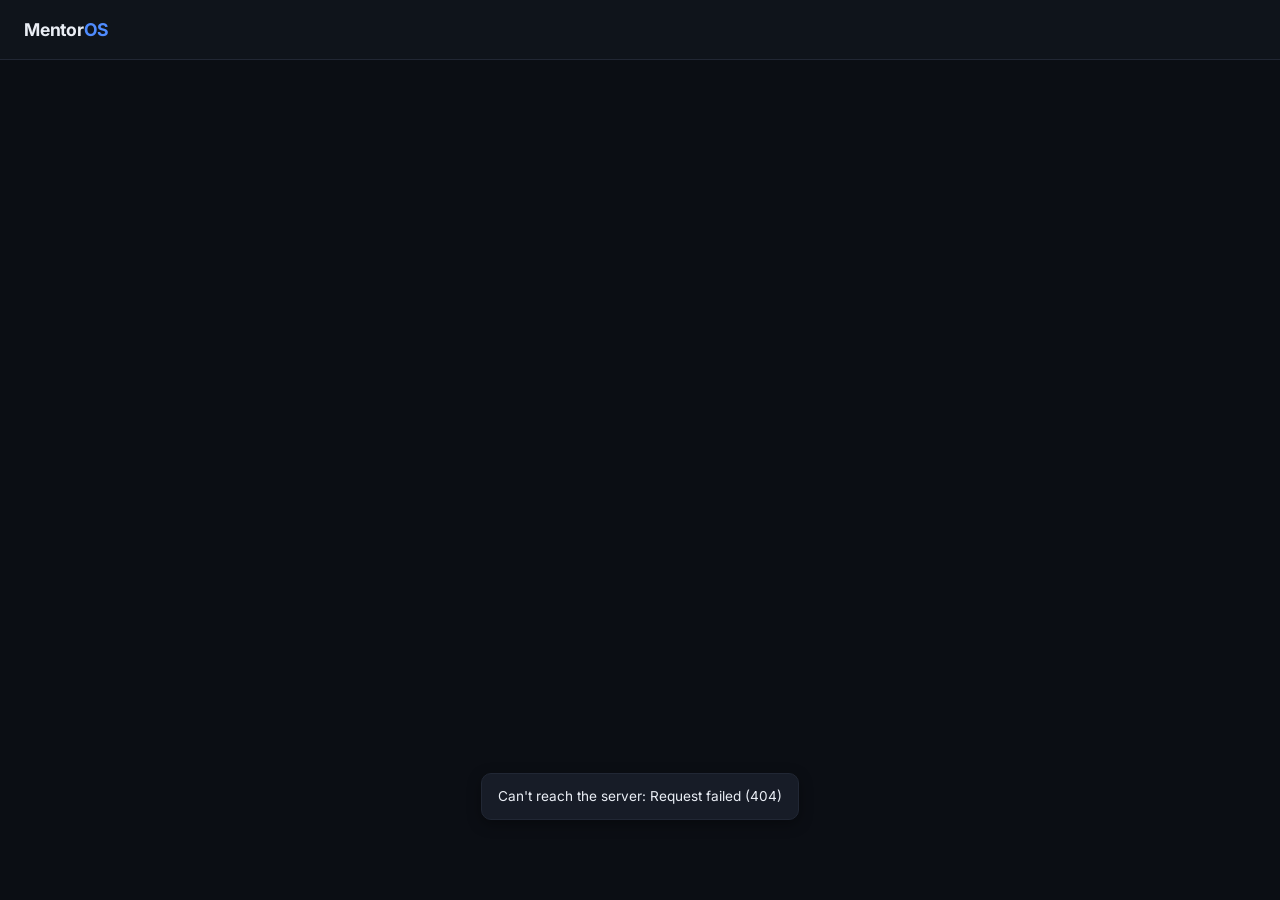
==== commit 116bf5d4: "Netflix-smooth pass: instant cold-open, lesson prefetch, chapter-framed plan, motion layer Council-d" ====
--- a/public/index.html
+++ b/public/index.html
@@ -26,7 +26,10 @@
   <main id="app">
 
     <!-- ============ ONBOARDING ============ -->
-    <section id="view-onboarding" class="view">
+    <!-- hidden by default like every other view: a RETURNING user used to see
+         this form flash for the whole boot fetch and think their plan was gone.
+         boot() decides the first visible view. -->
+    <section id="view-onboarding" class="view hidden">
       <div class="hero">
         <p class="mono kicker">Learn anything, day by day</p>
         <h1>What do you want to learn?</h1>
@@ -202,6 +205,7 @@
           <span class="ps-xp mono" id="xpToNext"></span>
           <div class="xp-track"><div class="xp-fill" id="xpFill"></div></div>
         </div>
+        <p class="ps-landmark mono hidden" id="nextLandmark"></p>
       </div>
 
       <!-- Today is the whole point of the screen, so it comes before anything
@@ -377,12 +381,12 @@
         <p class="mono kicker" id="recapKicker">Day recap</p>
         <h1 id="recapTitle"></h1>
       </div>
+      <!-- Peak-end order: what you covered -> say it back (retrieval effort
+           mid-arc) -> the reward beat -> tomorrow's tease. The session ends on
+           anticipation, not a Back button. -->
       <div class="card recap-card">
         <p class="label">What you covered</p>
         <p id="recapSummary" class="recap-summary"></p>
-        <div id="recapStats" class="recap-stats"></div>
-        <p class="label" id="recapCarryLabel" style="margin-top:16px">Keep sharp</p>
-        <p id="recapCarry" class="recap-carry"></p>
       </div>
 
       <div class="card explain-card" id="explainCard">
@@ -391,6 +395,23 @@
         <textarea id="explainInput" rows="2" placeholder="One or two sentences, in your own words…"></textarea>
         <div id="explainFeedback" class="explain-feedback hidden"></div>
         <button class="btn ghost small" id="btnExplain">Check it</button>
+      </div>
+
+      <div class="card">
+        <p class="label">Today's take</p>
+        <div id="recapStats" class="recap-stats"></div>
+        <p class="label" id="recapCarryLabel" style="margin-top:16px">Keep sharp</p>
+        <p id="recapCarry" class="recap-carry"></p>
+      </div>
+
+      <!-- next-episode tease: title + first objective + the XP waiting. No
+           "start it now" button, deliberately — open the loop for TOMORROW,
+           close the session. -->
+      <div class="card hidden" id="tomorrowCard">
+        <p class="label">Tomorrow</p>
+        <h3 id="tmrwTitle"></h3>
+        <p class="sub" id="tmrwObjective"></p>
+        <p class="reward mono" id="tmrwReward"></p>
       </div>
     </section>
 
--- a/public/style.css
+++ b/public/style.css
@@ -38,10 +38,30 @@
   --shadow-2: 0 4px 14px rgba(0, 0, 0, 0.35);
   --shadow-3: 0 12px 32px rgba(0, 0, 0, 0.5);
 
+  /* motion: decisive arrival with a soft tail for movement; the slight
+     overshoot is reserved for reward moments only — never navigation */
+  --ease-out: cubic-bezier(0.22, 1, 0.36, 1);
+  --ease-pop: cubic-bezier(0.34, 1.35, 0.64, 1);
+
   font-size: 16px;
 }
 
 * { margin: 0; padding: 0; box-sizing: border-box; }
+
+/* stop Chrome's pull-to-refresh: an idle overscroll at the top of the page
+   reloads the app mid-quiz or mid-lesson in the TWA */
+html, body { overscroll-behavior-y: contain; }
+
+/* native-feel tap layer: Chrome on Android paints its own gray tap-highlight
+   rectangle OVER our press states, and long-press starts text selection on
+   buttons — both scream "website". Inputs keep text selection. */
+button, a, summary, .day-row, .opt, .iopt, .class-card, .wager-chip, .dur-chip {
+  -webkit-tap-highlight-color: transparent;
+  touch-action: manipulation;
+  -webkit-user-select: none;
+  user-select: none;
+}
+input, textarea { -webkit-user-select: text; user-select: text; }
 
 body {
   background: var(--bg);
@@ -100,7 +120,9 @@
 .view.hidden, .hidden { display: none !important; }
 
 .hero { margin: var(--s6) 0 var(--s5); }
-.kicker { font-size: var(--text-xs); color: var(--brand); font-weight: 600; margin-bottom: var(--s2); }
+/* accent discipline: eyebrow labels are structure, not actions — muted, not blue, so
+   the accent stays reserved for what's actionable. (14 kickers across the app.) */
+.kicker { font-size: var(--text-xs); color: var(--muted); font-weight: 600; margin-bottom: var(--s2); }
 /* one consistent heading scale */
 h1 { font-size: 1.85rem; line-height: 1.16; margin: 0 0 var(--s3); }
 h2 { font-size: 1.32rem; line-height: 1.25; }
@@ -122,6 +144,8 @@
 }
 button.card:active, .day-row:active, .class-card:active, .skillmap-card:active, .opt:active:not(:disabled), .btn:active {
   transform: translateY(1px) scale(0.994);
+  /* press lands instantly, release eases back — how physical buttons behave */
+  transition-duration: 0.05s;
 }
 .form-card label { display: block; margin-bottom: var(--s4); }
 /* small section labels — quiet, sentence case */
@@ -225,9 +249,12 @@
 /* XP-to-next meter: the motivator. Thinner (4px) than the days bar (6px) so the two
    read as a hierarchy — plan progress first, level progress as the quieter nudge. */
 .plan-strip-xp { display: flex; align-items: center; gap: var(--s3); margin-top: var(--s2); }
+/* what's coming: the nearest real landmark (project / chapter finale), in days
+   of work — never clock time, nothing expires */
+.ps-landmark { font-size: var(--text-xs); color: var(--muted); margin-top: var(--s2); }
 .ps-xp { font-size: var(--text-xs); color: var(--muted); white-space: nowrap; flex: none; }
 .xp-track { flex: 1 1 auto; height: 4px; background: var(--line); border-radius: var(--r-full); overflow: hidden; }
-.xp-fill { height: 100%; background: var(--brand); border-radius: var(--r-full); transition: width 0.4s ease; }
+.xp-fill { height: 100%; background: var(--brand); border-radius: var(--r-full); transition: width 0.55s var(--ease-out); }
 
 /* The goal line. Muted, ONE line, tappable -> opens the plan detail.
    It was `.kicker` — 12px semibold in THE accent colour — holding whatever the
@@ -250,7 +277,8 @@
    their DOM in Batch 4a.) */
 
 .progress-track { height: 6px; background: var(--line); border-radius: var(--r-full); overflow: hidden; margin-bottom: var(--s5); position: relative; }
-.progress-fill { height: 100%; background: var(--brand); border-radius: var(--r-full); transition: width 0.4s ease; position: relative; }
+/* the fill surges then settles — same data, reads as momentum */
+.progress-fill { height: 100%; background: var(--brand); border-radius: var(--r-full); transition: width 0.55s var(--ease-out); position: relative; }
 
 .today-card { border-left: 3px solid var(--brand); }
 .today-card h2 { margin: var(--s1) 0 var(--s3); }
@@ -265,10 +293,13 @@
   padding: var(--s3) var(--s4); cursor: pointer; text-align: left; font: inherit; width: 100%; color: var(--ink);
 }
 .day-row { transition: transform 0.15s ease, border-color 0.15s ease, box-shadow 0.2s ease; }
-.day-row:hover {
-  border-color: var(--brand);
-  transform: translateY(-1px);
-  box-shadow: var(--shadow-2);
+/* hover lifts only where hover exists — on touch they stick after a tap */
+@media (hover: hover) {
+  .day-row:hover {
+    border-color: var(--brand);
+    transform: translateY(-1px);
+    box-shadow: var(--shadow-2);
+  }
 }
 .day-row .num { font-size: var(--text-xs); color: var(--muted); min-width: 64px; }
 .day-row .t { flex: 1; font-weight: 500; font-size: var(--text-md); }
@@ -278,19 +309,38 @@
 .day-row.today-row { border-color: var(--brand); border-width: 2px; }
 .day-row.today-row .state { color: var(--brand); }
 .day-row.locked { opacity: 0.45; }
+/* the next episode is a teaser, not a denial — clearer than the locked rows
+   behind it, its title is the curiosity hook */
+.day-row.locked.upnext { opacity: 0.8; }
+.day-row.upnext .state { color: var(--muted); }
 .day-row.checkpoint .num { color: var(--brand); }
+
+/* future chapters fold into one quiet row each ("seasons", not 40 padlocks) */
+.chapter-row {
+  display: flex; align-items: center; gap: var(--s3);
+  background: none; border: 1px dashed var(--line); border-radius: var(--r2);
+  padding: var(--s3) var(--s4); cursor: pointer; text-align: left; font: inherit;
+  width: 100%; color: var(--muted);
+  transition: border-color 0.15s ease;
+}
+@media (hover: hover) { .chapter-row:hover { border-color: var(--faint); } }
+.chapter-row .num { font-size: var(--text-xs); color: var(--faint); min-width: 64px; }
+.chapter-row .t { flex: 1; font-weight: 500; font-size: var(--text-md); }
+.chapter-row .state { font-size: var(--text-xs); color: var(--faint); }
 
 #btnReset { margin-top: var(--s5); }
 
 /* ---------- stepped lesson ---------- */
 .step-progress { display: flex; align-items: center; gap: var(--s3); margin: var(--s3) 0 var(--s4); }
 .step-bar { flex: 1; height: 3px; background: var(--line); border-radius: var(--r-full); overflow: hidden; }
-.step-bar-fill { height: 100%; background: var(--brand); border-radius: var(--r-full); transition: width 0.3s ease; }
+.step-bar-fill { height: 100%; background: var(--brand); border-radius: var(--r-full); transition: width 0.45s var(--ease-out); }
 .step-count { font-size: var(--text-xs); color: var(--muted); white-space: nowrap; }
 .step-nav { display: flex; justify-content: space-between; align-items: center; gap: var(--s3); margin: var(--s4) 0 var(--s6); }
 .step-nav .btn.primary { min-width: 120px; }
-#stepContent.step-in { animation: stepIn 0.2s ease both; }
-@keyframes stepIn { from { opacity: 0; transform: translateX(10px); } to { opacity: 1; transform: none; } }
+/* direction-aware: forward slides in from the right, Back from the left —
+   the lesson reads as a physical strip (--step-dx set by the nav handlers) */
+#stepContent.step-in { animation: stepIn 0.22s var(--ease-out) both; }
+@keyframes stepIn { from { opacity: 0; transform: translateX(var(--step-dx, 12px)); } to { opacity: 1; transform: none; } }
 
 /* ---------- lesson ---------- */
 #view-lesson { padding-top: var(--s3); }
@@ -382,6 +432,25 @@
 
 /* ---------- motion (restrained) ---------- */
 
+/* View-to-view crossfade via the View Transitions API (Chrome-only app, safe).
+   The old view fades as the new one drifts up beneath a PINNED topbar — the
+   app stops "blinking" between screens. html.vt (set by show()) suppresses the
+   legacy per-view entrance so nothing double-animates. */
+html.vt .view:not(.hidden) { animation: none; }
+.topbar { view-transition-name: topbar; }
+::view-transition-old(root) { animation: vtOut 0.15s ease both; }
+::view-transition-new(root) { animation: vtIn 0.24s var(--ease-out) both; }
+@keyframes vtOut { to { opacity: 0; } }
+@keyframes vtIn { from { opacity: 0; transform: translateY(8px); } }
+
+/* skeleton placeholders — opacity pulse ONLY (no gradient shimmer: continuous
+   background-position animation is the exact jank class we removed once) */
+.skel {
+  background: var(--panel-2); border-radius: var(--r1); margin: var(--s3) 0;
+  animation: skelPulse 1.1s ease-in-out infinite;
+}
+@keyframes skelPulse { 50% { opacity: 0.45; } }
+
 /* soft view entrance */
 .view:not(.hidden) { animation: viewIn 0.28s ease both; }
 @keyframes viewIn {
@@ -412,7 +481,7 @@
    enlarged; a keyframe pops once and settles back. */
 .bump {
   display: inline-block;
-  animation: bumpPop 0.32s ease;
+  animation: bumpPop 0.32s var(--ease-pop);
 }
 @keyframes bumpPop {
   0%   { transform: scale(1); }
@@ -425,6 +494,13 @@
 @keyframes toastIn {
   from { opacity: 0; transform: translate(-50%, 8px); }
   to { opacity: 1; transform: translate(-50%, 0); }
+}
+/* symmetric exits: elements that vanish abruptly read as bugs. The JS waits on
+   animationend (with a timeout fallback) before hiding. */
+.toast.out, .reward-pill.out { animation: toastOut 0.18s ease both; }
+@keyframes toastOut {
+  from { opacity: 1; }
+  to { opacity: 0; transform: translate(-50%, 6px); }
 }
 
 /* small reward pill shown inline after a quest (replaces full-screen banner) */
@@ -655,7 +731,7 @@
 #vivaInput { margin-bottom: var(--s4); }
 .viva-card .btn.primary { width: 100%; margin-bottom: var(--s2); }
 .viva-card .btn.ghost { width: 100%; }
-.viva-overall { border-left: 3px solid var(--brand); }
+.viva-overall { border-left: 3px solid var(--line); }   /* accent discipline: blue reserved for actionable/active, not static info cards */
 .viva-overall-text { line-height: 1.6; margin-top: var(--s1); max-width: 65ch; }
 .viva-result { border-left: 3px solid var(--line); }
 .viva-result.strong { border-left-color: var(--good); }
@@ -693,7 +769,7 @@
 .saved-day { color: var(--muted); font-size: var(--text-xs); }
 
 /* ---------- explain-it-back ---------- */
-.explain-card { border-left: 3px solid var(--brand); }
+.explain-card { border-left: 3px solid var(--line); }
 .explain-prompt { font-weight: 500; margin: var(--s1) 0 var(--s3); }
 #explainInput { margin-bottom: var(--s3); }
 .explain-feedback { margin-bottom: var(--s3); line-height: 1.6; }
@@ -749,7 +825,7 @@
 
 /* ---------- skills view ---------- */
 .skills-head { margin: var(--s4) 0 var(--s3); }
-.notes-card { border-left: 3px solid var(--brand); }
+.notes-card { border-left: 3px solid var(--line); }
 .notes-body { line-height: 1.6; margin-top: var(--s2); max-width: 65ch; }
 .skill-row { display: flex; align-items: flex-start; gap: var(--s3); padding: var(--s4) var(--s1); border-bottom: 1px solid var(--line); }
 .skill-row .sdot { margin-top: var(--s1); flex-shrink: 0; }
@@ -784,10 +860,12 @@
   background: var(--bg); border: 1px solid var(--line); border-radius: var(--r2);
   padding: var(--s3) var(--s4); transition: border-color 0.15s ease, transform 0.15s ease;
 }
-.opt:hover:not(:disabled) { border-color: var(--brand); transform: translateY(-1px); }
+@media (hover: hover) {
+  .opt:hover:not(:disabled) { border-color: var(--brand); transform: translateY(-1px); }
+}
 .opt:disabled { cursor: default; }
 .opt.picked { border-color: var(--brand); background: rgba(79, 140, 255, 0.08); }
-.opt.correct { border-color: var(--good); background: rgba(63, 185, 80, 0.12); animation: revealCorrect 0.32s ease; }
+.opt.correct { border-color: var(--good); background: rgba(63, 185, 80, 0.12); animation: revealCorrect 0.32s var(--ease-pop); }
 @keyframes revealCorrect {
   0% { transform: scale(1); }
   45% { transform: scale(1.015); }
@@ -897,7 +975,10 @@
   box-shadow: var(--shadow-3);
 }
 .ask-fab svg { width: 19px; height: 19px; }
-.ask-fab:active { transform: translateY(1px); }
+/* scales in a beat after the lesson lands (first render after display:none) */
+.ask-fab { transition: opacity 0.2s ease, transform 0.25s var(--ease-pop); }
+@starting-style { .ask-fab { opacity: 0; transform: scale(0.6); } }
+.ask-fab:active { transform: translateY(1px); transition-duration: 0.05s; }
 
 .sheet-scrim {
   position: fixed; inset: 0; z-index: 55; display: flex; align-items: flex-end;
@@ -1006,6 +1087,15 @@
   box-shadow: var(--shadow-2);
 }
 .result-ledger { margin: var(--s4) 0; }
+/* the dopamine screen, sequenced: score lands, line items land one by one,
+   the total rolls up (JS count-up), the level meter fills last. Whole
+   sequence < 0.9s, never blocks input. */
+.result-score { animation: feedbackIn 0.3s var(--ease-out) both; }
+#resultBreakdown .ledger-row { animation: feedbackIn 0.3s var(--ease-out) both; }
+#resultBreakdown .ledger-row:nth-child(1) { animation-delay: 0.10s; }
+#resultBreakdown .ledger-row:nth-child(2) { animation-delay: 0.18s; }
+#resultBreakdown .ledger-row:nth-child(3) { animation-delay: 0.26s; }
+.result-ledger .ledger-total { animation: feedbackIn 0.3s var(--ease-out) both; animation-delay: 0.36s; }
 .ledger-row, .ledger-total {
   display: flex; justify-content: space-between; align-items: baseline;
   padding: var(--s2) 0; font-size: var(--text-sm); color: var(--muted);
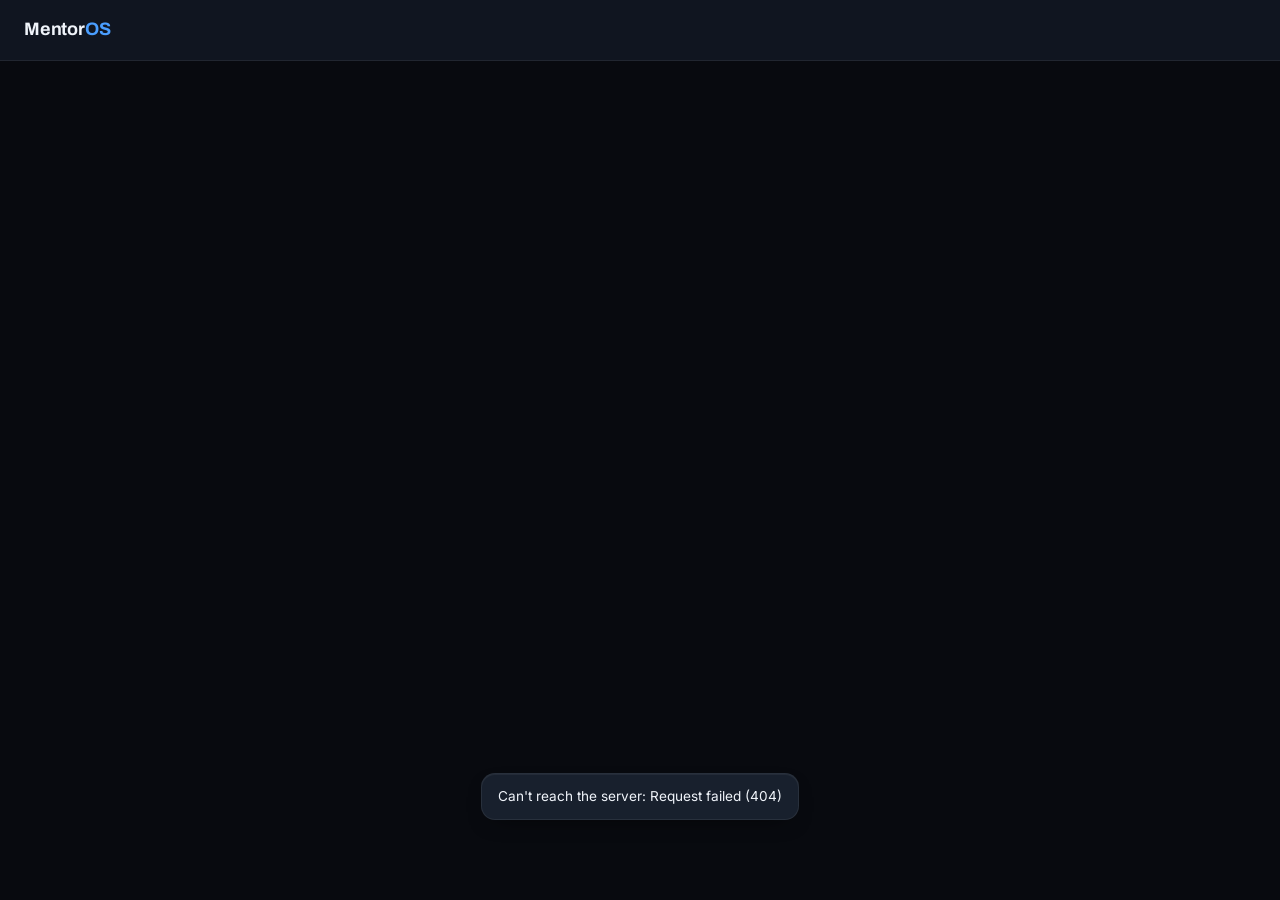
==== commit ff0dbe74: "Redesign slice 2: Archivo as the display face, one reading size for lesson prose Space Grotesk was a" ====
--- a/public/index.html
+++ b/public/index.html
@@ -3,7 +3,7 @@
 <head>
   <meta charset="UTF-8" />
   <meta name="viewport" content="width=device-width, initial-scale=1.0" />
-  <meta name="theme-color" content="#0b0e14" />
+  <meta name="theme-color" content="#080a0f" /><!-- must track --bg, or the TWA status bar desyncs -->
   <title>MentorOS</title>
   <link rel="manifest" href="/manifest.json" />
   <link rel="icon" type="image/png" href="/favicon.png" />
@@ -14,7 +14,10 @@
   <meta name="apple-mobile-web-app-title" content="MentorOS" />
   <link rel="preconnect" href="https://fonts.googleapis.com" />
   <link rel="preconnect" href="https://fonts.gstatic.com" crossorigin />
-  <link href="https://fonts.googleapis.com/css2?family=Inter:wght@400;500;600;700&family=Space+Grotesk:wght@500;600;700&family=IBM+Plex+Mono:wght@400;500;600&display=swap" rel="stylesheet" />
+  <!-- Archivo replaces Space Grotesk as the display face. Plex Mono is down to
+       one weight: it was pulling three for two `code` rules, all on the critical
+       path of the cold open. Every added weight is another blocking request. -->
+  <link href="https://fonts.googleapis.com/css2?family=Inter:wght@400;500;600;700&family=Archivo:wght@500;600;700&family=IBM+Plex+Mono:wght@400&display=swap" rel="stylesheet" />
   <link rel="stylesheet" href="style.css" />
 </head>
 <body>
--- a/public/style.css
+++ b/public/style.css
@@ -1,42 +1,78 @@
 /* MentorOS — premium, restrained. Dark by default, one blue accent. */
 
 :root {
-  --bg: #0b0e14;             /* near-black, richer than github-dark */
-  --panel: #12161f;          /* raised surface */
-  --panel-2: #171c27;        /* inset / secondary */
-  --ink: #eaeef5;            /* high-contrast body text */
-  --muted: #9aa4b2;
-  --faint: #626b7a;
-  --line: #212734;           /* hairline borders */
-  --brand: #4f8cff;          /* THE one accent */
-  --brand-dark: #3b76e8;
-  --brand-bright: #6b9eff;   /* hover state — lighter, text stays dark */
-  --brand-soft: rgba(79, 140, 255, 0.12);
-  --gold: #f5c542;           /* XP numbers + mastery only */
-  --good: #3fb950;
-  --warn: #d29922;
-  --bad: #f85149;
+  /* SURFACES — hierarchy comes from luminance, not from outlines.
+     The old ramp's steps were under 1% apart, so nothing could be seen without
+     a border; that's why 38 rules drew one, and why sixteen different
+     components all ended up looking like the same box. These steps are real. */
+  --bg: #080a0f;             /* deeper than before — gives the ramp room to breathe */
+  --panel: #101520;          /* standard card */
+  --panel-2: #18202d;        /* inset: inputs, code, options, diagram plate */
+  --panel-3: #222c3d;        /* THE primary surface — one per view, no more */
+
+  --ink: #f0f4fa;            /* high-contrast body text */
+  --muted: #a7b1c2;          /* 7.7:1 on --bg */
+  /* was #626b7a = 3.55:1, which FAILED WCAG AA — and it is the colour of
+     .label, i.e. every form label in the app, at 12px */
+  --faint: #707b8d;          /* 4.6:1 — passes */
+
+  --line: rgba(255, 255, 255, 0.07);   /* a hairline, not a drawn border */
+  /* the inset top-highlight: how a dark surface reads as physically raised
+     WITHOUT an outline. Folded into the shadow tokens below, so every existing
+     .card/.btn picks it up without a single selector changing. */
+  --lift: rgba(255, 255, 255, 0.05);
+
+  --brand: #4a9eff;          /* THE one accent — 7.2:1 */
+  --brand-dark: #3b7fd4;
+  --brand-bright: #7fb8ff;   /* hover state — lighter, text stays dark */
+  --brand-soft: rgba(74, 158, 255, 0.12);
+  /* A LUMINANCE STEP OF THE SAME BLUE — deliberately not a second accent.
+     .skill-band.weak and .skill-band.developing were both var(--brand), so the
+     skill map could not tell "shaky" from "getting there" at all.
+     It has to clear 4.5:1 in its own right: .skill-band.weak is 12px TEXT, not
+     just a bar fill. The first value I tried (#3d6490) looked right and measured
+     3.23:1 — it would have traded one AA failure for another. */
+  --brand-dim: #5580ad;      /* 4.79:1, and clearly dimmer than --brand's 7.19 */
+
+  --gold: #ffc94a;           /* XP + mastery only — brighter, because it is now
+                                allowed to appear at a size you can actually see */
+  --good: #46c26a;
+  --warn: #e2a33a;
+  --bad: #ff5f57;
 
   /* 8px spacing scale */
   --s1: 4px; --s2: 8px; --s3: 12px; --s4: 16px; --s5: 24px; --s6: 32px; --s7: 48px;
 
-  /* type scale (headings h1-h3 are the display steps) */
-  --text-xs: 0.75rem;
-  --text-sm: 0.85rem;
-  --text-md: 0.95rem;
-  --text-lg: 1.1rem;
-  --text-xl: 1.5rem;
-
-  /* radius scale */
-  --r1: 6px;
-  --r2: 10px;
-  --r3: 16px;
+  /* Type scale (headings h1-h3 are the display steps).
+     Only the READING size moves. I tried opening the whole scale — sm to 14px
+     and md to 16px — and it pushed "Start today" 35px below the fold at
+     360x640, breaking a locked invariant. Measuring the baseline showed why
+     that was so easy to do: the button already sat at exactly 640px on a 640px
+     fold, i.e. zero headroom. So the chrome steps stay where they were, the
+     grey-wash problem is fixed by CONTRAST instead (see --faint above, 3.55 ->
+     4.63:1), and the extra size goes where the hours actually get spent. */
+  --text-xs: 0.75rem;    /* 12px — micro labels only */
+  --text-sm: 0.85rem;    /* 13.6px — captions, meta */
+  --text-md: 0.95rem;    /* 15.2px — secondary body, chrome */
+  --text-lg: 1.125rem;   /* 18px — THE reading size, and now the ONLY size used
+                            for prose inside a lesson section */
+  --text-xl: 1.5rem;     /* 24px */
+
+  /* radius scale — 10px was doing almost every job, and 10px is the most
+     default radius there is. Three steps that read Android-native, not web-card. */
+  --r1: 8px;
+  --r2: 14px;
+  --r3: 22px;
   --r-full: 999px;
 
-  /* elevation scale */
-  --shadow-1: 0 1px 2px rgba(0, 0, 0, 0.3);
-  --shadow-2: 0 4px 14px rgba(0, 0, 0, 0.35);
-  --shadow-3: 0 12px 32px rgba(0, 0, 0, 0.5);
+  /* elevation scale. --shadow-1 used to be a sub-1% luminance change on --panel
+     — literally invisible — so the app got its depth from outlines instead.
+     Each step now leads with the inset highlight, which is the part that
+     actually reads as "raised" on a dark surface. All three are STATIC; nothing
+     animates a box-shadow. */
+  --shadow-1: 0 1px 0 var(--lift) inset, 0 1px 2px rgba(0, 0, 0, 0.4);
+  --shadow-2: 0 1px 0 var(--lift) inset, 0 8px 24px -14px rgba(0, 0, 0, 0.85);
+  --shadow-3: 0 1px 0 var(--lift) inset, 0 20px 48px -20px rgba(0, 0, 0, 0.9);
 
   /* motion: decisive arrival with a soft tail for movement; the slight
      overshoot is reserved for reward moments only — never navigation */
@@ -72,8 +108,14 @@
   -webkit-font-smoothing: antialiased;
 }
 
-h1, h2 { font-family: "Space Grotesk", "Inter", system-ui, sans-serif; letter-spacing: -0.02em; }
-h3, .brand { font-family: "Inter", system-ui, sans-serif; }
+/* Archivo is the display face. Space Grotesk was a real choice in July, but it
+   has become the default startup-template grotesque; Archivo is a cut made for
+   high-performance print — squared terminals, tighter apertures than Inter.
+   .brand moves onto it too: the wordmark was rendering in Inter, so the one
+   place identity actually has to live wasn't set in the identity face. */
+h1, h2, h3, .brand { font-family: "Archivo", "Inter", system-ui, sans-serif; }
+h1, h2 { letter-spacing: -0.02em; }
+h3, .brand { letter-spacing: -0.01em; }
 
 /* numbers/stats: same family, tabular figures (no separate mono typeface) */
 /* Figures that must not jitter as they change (XP counting up, scores, timers).
@@ -97,7 +139,7 @@
      otherwise sit under the notch */
   padding-top: calc(var(--s4) + env(safe-area-inset-top));
   border-bottom: 1px solid var(--line);
-  background: #0f141b;   /* solid — blur-on-scroll is the #1 cause of mobile jank */
+  background: var(--panel);   /* solid — blur-on-scroll is the #1 cause of mobile jank */
   position: sticky; top: 0; z-index: 10;
 }
 .brand {
@@ -116,7 +158,15 @@
 .topbar-right .streak-chip { flex: 0 1 auto; min-width: 0; overflow: hidden; text-overflow: ellipsis; }
 
 /* ---------- layout ---------- */
-#app { max-width: 720px; margin: 0 auto; padding: var(--s6) var(--s4) 80px; }
+/* the bottom padding clears the floating Ask button — it has to grow by the
+   gesture inset for the same reason the button does */
+#app {
+  max-width: 720px; margin: 0 auto;
+  /* top step down from --s6: "Start today" had exactly ZERO px of headroom
+     above the fold at 360x640, so any content variation (a longer title, a
+     fourth objective) already pushed it under. This buys back a little. */
+  padding: var(--s5) var(--s4) calc(80px + env(safe-area-inset-bottom));
+}
 .view.hidden, .hidden { display: none !important; }
 
 .hero { margin: var(--s6) 0 var(--s5); }
@@ -353,7 +403,8 @@
 .lesson-section h3 { font-size: var(--text-lg); margin-bottom: var(--s3); }
 .analogy {
   background: var(--panel-2); border: 1px dashed var(--line); border-radius: var(--r2);
-  padding: var(--s3) var(--s4); font-size: var(--text-md); margin-bottom: var(--s3);
+  padding: var(--s3) var(--s4); font-size: var(--text-lg); line-height: 1.7;
+  margin-bottom: var(--s3);
 }
 .analogy::before { content: "Analogy"; font-size: var(--text-xs); font-weight: 600; color: var(--brand); display: block; margin-bottom: var(--s1); }
 /* Real paragraphs now (fmtProse emits <p>), so no pre-line. 16px at 1.7 line
@@ -367,24 +418,32 @@
 .lesson-intro p:last-child { margin-bottom: 0; }
 .probe {
   border-left: 2px solid var(--brand); padding: var(--s1) 0 var(--s1) var(--s3); margin-bottom: var(--s3);
-  color: var(--muted); font-style: italic; font-size: var(--text-md); max-width: 65ch;
+  color: var(--muted); font-style: italic; font-size: var(--text-lg); line-height: 1.7;
+  max-width: 65ch;
 }
 .probe::before { content: "Think first — "; font-style: normal; font-weight: 600; color: var(--brand); }
 .worked {
   background: var(--panel-2); border: 1px solid var(--line); border-radius: var(--r2);
   padding: var(--s3) var(--s4); margin-bottom: var(--s3);
 }
-.worked-body { line-height: 1.7; font-size: var(--text-md); margin-top: var(--s2); max-width: 62ch; }
+/* One reading size for every prose block inside a lesson section. A section
+   used to make the eye re-tune across four sizes in seven blocks — texture for
+   20 minutes, fatigue over a 4-hour day. --text-md/--text-sm are for chrome now. */
+.worked-body { line-height: 1.7; font-size: var(--text-lg); margin-top: var(--s2); max-width: 62ch; }
 .worked-body p { margin: 0 0 var(--s3); }
 .worked-body p:last-child { margin-bottom: 0; }
 code {
   font-family: "IBM Plex Mono", monospace; font-size: 0.88em;
-  background: var(--panel-2); border-radius: var(--r1); padding: 1px 5px; color: #b8c2ff;
+  /* was #b8c2ff — a periwinkle that survived every "one accent" pass and was
+     the app's de facto second hue. The panel fill already marks code as code,
+     and blue is reserved for things you can act on. */
+  background: var(--panel-2); border-radius: var(--r1); padding: 1px 5px; color: var(--ink);
 }
 .keypoints { margin: 0 0 var(--s3) 20px; max-width: 65ch; }
 .keypoints li { padding: 2px 0; }
 .tryit {
-  background: var(--brand-soft); border-radius: var(--r2); padding: var(--s3) var(--s4); font-size: var(--text-md); max-width: 65ch;
+  background: var(--brand-soft); border-radius: var(--r2); padding: var(--s3) var(--s4);
+  font-size: var(--text-lg); line-height: 1.7; max-width: 65ch;
 }
 .tryit::before { content: "Try it now"; font-size: var(--text-xs); font-weight: 600; color: var(--brand); display: block; margin-bottom: var(--s1); }
 /* commit-then-reveal: an attempt (even a guess) unlocks the answer */
@@ -397,8 +456,8 @@
 .tryit-input:disabled { opacity: 0.6; }
 .tryit-solution {
   flex-basis: 100%; margin-top: var(--s2); padding-top: var(--s3);
-  border-top: 1px solid rgba(79, 140, 255, 0.25);
-  font-size: var(--text-sm); line-height: 1.6; color: var(--ink); white-space: pre-line;
+  border-top: 1px solid rgba(74, 158, 255, 0.25);   /* tracks --brand */
+  font-size: var(--text-md); line-height: 1.65; color: var(--ink); white-space: pre-line;
 }
 .plain-list { margin: var(--s2) 0 var(--s2) 20px; max-width: 65ch; }
 .plain-list li { padding: 3px 0; }
@@ -568,7 +627,11 @@
 /* study mode — a slim timer bar over the live lesson (replaces the blank takeover) */
 .study-bar {
   position: fixed; top: 0; left: 0; right: 0; z-index: 60;
-  background: #0f141b; border-bottom: 1px solid var(--line); box-shadow: var(--shadow-2);
+  background: var(--panel); border-bottom: 1px solid var(--line); box-shadow: var(--shadow-2);
+  /* study mode HIDES .topbar and this takes its place — so it inherits the
+     topbar's job of clearing the notch. Without this the timer sat under the
+     cutout on the installed app. */
+  padding-top: env(safe-area-inset-top);
 }
 .study-bar-row {
   display: flex; align-items: center; gap: var(--s3);
@@ -590,7 +653,9 @@
 .study-done span { flex: 1; }
 body.timer-hidden .study-time { visibility: hidden; }
 body.study-mode .topbar { display: none; }
-body.study-mode #app { padding-top: 60px; }
+/* 60px is hand-matched to .study-bar's rendered height — keep them in step,
+   and grow it by the same inset the bar now carries */
+body.study-mode #app { padding-top: calc(60px + env(safe-area-inset-top)); }
 
 /* ---------- project milestone ---------- */
 .day-row.project { border-color: var(--brand); border-left: 3px solid var(--brand); }
@@ -704,10 +769,14 @@
   margin-left: var(--s2); vertical-align: middle; }
 
 .sdot { width: 11px; height: 11px; border-radius: 50%; display: inline-block; }
+/* Four states, four appearances. "weak" and "developing" used to be the same
+   blue everywhere except this dot's fill, so the bar and the word below it
+   carried no information at all. The distinction is a luminance step of the one
+   accent — not a second colour. */
 .sdot.mastered { background: var(--gold); }
 .sdot.developing { background: var(--brand); }
-.sdot.weak { background: transparent; border: 2px solid var(--brand); }
-.sdot.new { background: transparent; border: 2px solid var(--line); }
+.sdot.weak { background: transparent; border: 2px solid var(--brand-dim); }
+.sdot.new { background: transparent; border: 2px solid var(--faint); }
 
 /* ---------- greeting ---------- */
 .greeting { color: var(--ink); margin-bottom: var(--s2); }
@@ -785,7 +854,7 @@
   background: var(--bg); border: 1px solid var(--line); border-radius: var(--r2);
   padding: var(--s3) var(--s4); margin-bottom: var(--s3); overflow-x: auto;
 }
-.interaction-code code { font-family: "IBM Plex Mono", ui-monospace, monospace; font-size: var(--text-sm); color: #b8c2ff; }
+.interaction-code code { font-family: "IBM Plex Mono", ui-monospace, monospace; font-size: var(--text-sm); color: var(--ink); }
 .interaction-opts { display: flex; flex-direction: column; gap: var(--s2); }
 .iopt {
   text-align: left; font: inherit; color: var(--ink); cursor: pointer;
@@ -835,13 +904,13 @@
 .skill-band { font-size: var(--text-xs); }
 .skill-band.mastered { color: var(--gold); }
 .skill-band.developing { color: var(--brand); }
-.skill-band.weak { color: var(--brand); }
+.skill-band.weak { color: var(--brand-dim); }
 .skill-band.new { color: var(--muted); }
 .skill-bar { height: 5px; background: var(--line); border-radius: var(--r-full); margin: var(--s2) 0 var(--s2); overflow: hidden; }
 .skill-fill { height: 100%; border-radius: var(--r-full); transition: width 0.5s ease; }
 .skill-fill.mastered { background: var(--gold); }
 .skill-fill.developing { background: var(--brand); }
-.skill-fill.weak { background: var(--brand); }
+.skill-fill.weak { background: var(--brand-dim); }
 .skill-fill.new { background: var(--muted); }
 .skill-meta { font-size: var(--text-xs); color: var(--muted); }
 
@@ -968,7 +1037,9 @@
 
 /* ---------- floating ask button + sheet ---------- */
 .ask-fab {
-  position: fixed; right: 18px; bottom: 20px; z-index: 45;
+  /* every other fixed layer accounts for the gesture bar; this one didn't, so
+     on gesture-nav Android the Ask button sat inside the swipe strip */
+  position: fixed; right: 18px; bottom: calc(20px + env(safe-area-inset-bottom)); z-index: 45;
   display: flex; align-items: center; gap: var(--s2);
   background: var(--brand); color: #08111f; border: none; border-radius: var(--r-full);
   padding: var(--s3) var(--s4); font: inherit; font-weight: 600; cursor: pointer;
@@ -1074,7 +1145,7 @@
 
 /* ---------- checkpoint result ---------- */
 .result-score {
-  font-family: "Space Grotesk", Inter, system-ui, sans-serif;
+  font-family: "Archivo", Inter, system-ui, sans-serif;
   font-size: 2.75rem; font-weight: 700; line-height: 1.05;
   letter-spacing: -0.03em; margin: var(--s2) 0 var(--s1);
 }
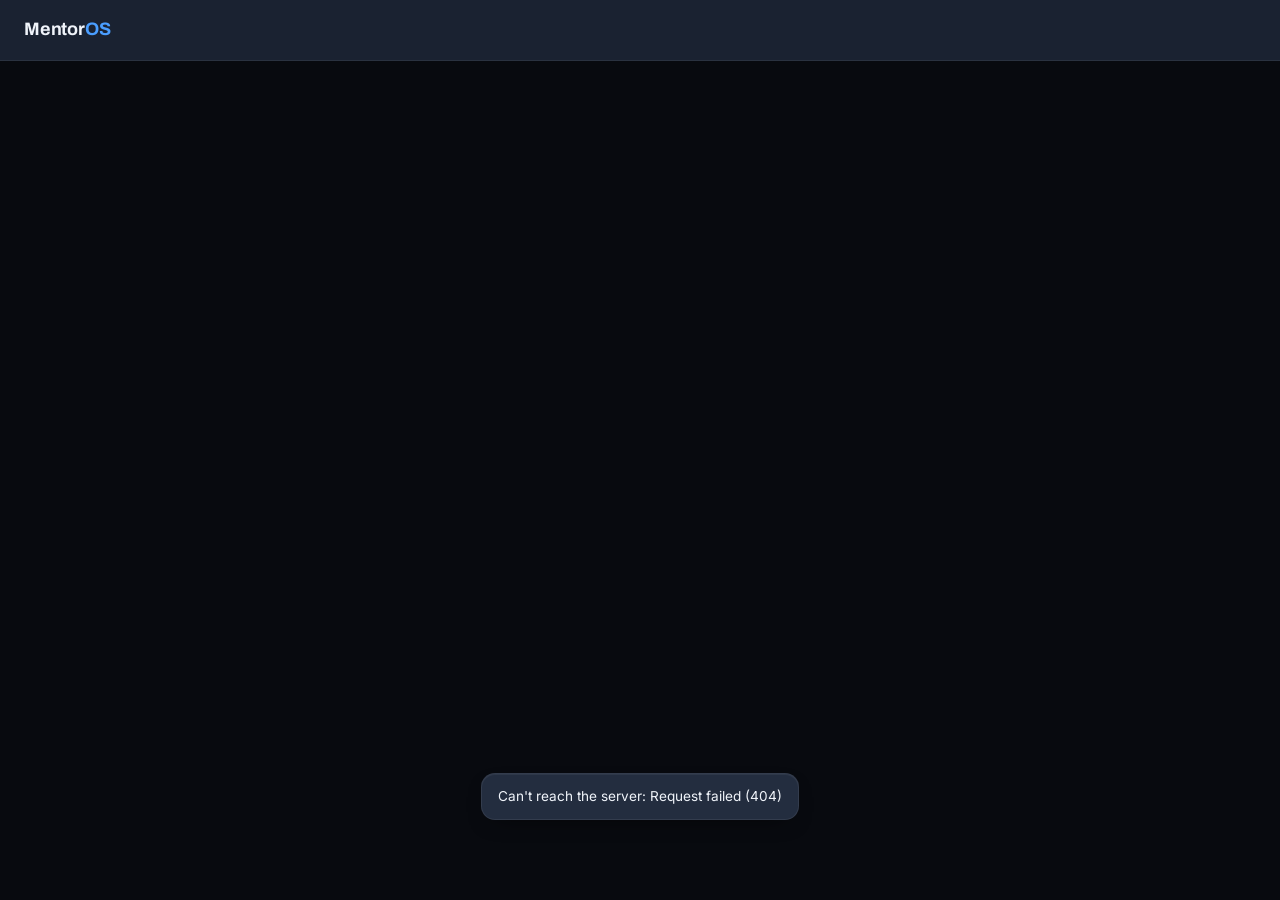
==== commit 72583917: "Slice 4: account sheet behind a topbar avatar; the dashboard footer is gone The footer was the worst" ====
--- a/public/index.html
+++ b/public/index.html
@@ -24,6 +24,10 @@
   <header class="topbar">
     <div class="brand">Mentor<span>OS</span></div>
     <div class="topbar-right mono" id="topbarStatus"></div>
+    <!-- SIBLING of #topbarStatus, never a child — renderDashboard owns that
+         element's innerHTML and would wipe anything inside it. flex:none so the
+         status chips (already ellipsis-guarded) stay the thing that shrinks. -->
+    <button class="avatar-btn hidden" id="btnAccount" aria-label="Account"><span id="avatarLetter">?</span></button>
   </header>
 
   <main id="app">
@@ -221,6 +225,8 @@
         <div class="today-actions">
           <button class="btn primary" id="btnStartToday">Start today</button>
           <button class="btn ghost small" id="btnFocus">Study mode</button>
+          <!-- allDone only: the positive route to reviewing what you built -->
+          <button class="btn ghost small hidden" id="btnReviewPlan">Review your plan</button>
         </div>
         <!-- the warm-up is a pre-step FOR today, not a rival to it. As its own
              row above the card it pushed today down on exactly the days it showed. -->
@@ -232,11 +238,11 @@
       </div>
 
       <!-- everything below here is reflective: it earns a scroll, it doesn't
-           get to stand between the student and today's lesson -->
-      <div class="level-bar">
-        <span class="streak-detail mono" id="streakChip"></span>
-        <span class="career-chip mono" id="careerChip"></span>
-      </div>
+           get to stand between the student and today's lesson.
+           (#streakChip/#careerChip moved into the account sheet — same ids, so
+           renderDashboard keeps writing them; the topbar chip stays the daily
+           signal. On a fresh plan both were empty, leaving ~20px of styled dead
+           space on the emptiest screen in the app.) -->
 
       <div class="thin-row hidden" id="weeklyCard">
         <p class="thin-text" id="weeklyBody"></p>
@@ -260,11 +266,10 @@
       <p class="label mono list-label">Your plan</p>
       <div id="dayList" class="day-list"></div>
 
-      <div class="dash-footer">
-        <button class="btn ghost small" id="btnReminders">Study reminders</button>
-        <button class="btn ghost small" id="btnSignOut">Sign out</button>
-        <button class="btn danger ghost small" id="btnReset">Start over</button>
-      </div>
+      <!-- the footer is gone: "Start over" (deletes the plan) sat in a shared
+           flex row with "Sign out", identically styled, and its position MOVED
+           depending on whether "Study reminders" was shown. All three now live
+           in the account sheet, behind the topbar avatar. -->
     </section>
 
     <!-- ============ SIGN IN ============ -->
@@ -640,6 +645,54 @@
     </div>
   </div>
 
+  <!-- Account sheet — opened from the topbar avatar. Reuses .sheet verbatim:
+       safe-area aware, transform+opacity only, reduced-motion covered, and now
+       history-backed via openSheet like every other overlay. -->
+  <div id="accountSheet" class="sheet-scrim hidden">
+    <div class="sheet">
+      <div class="sheet-head">
+        <p class="label">Account</p>
+        <button class="sheet-x" id="accountClose" aria-label="Close">✕</button>
+      </div>
+      <div class="account-head">
+        <span class="avatar-big" id="avatarBig">?</span>
+        <div>
+          <p class="account-name" id="accountName"></p>
+          <p class="account-stats mono" id="accountStats"></p>
+        </div>
+      </div>
+      <p class="account-sub mono">
+        <span class="streak-detail" id="streakChip"></span>
+        <span class="career-chip" id="careerChip"></span>
+      </p>
+      <div class="account-rows">
+        <button class="account-row" id="rowPlan"><span id="accountPlanLine">Your plan</span><span class="row-chev">›</span></button>
+        <button class="account-row" id="btnReminders"><span>Study reminders</span><span class="row-chev">›</span></button>
+      </div>
+      <div class="account-rows">
+        <button class="account-row" id="btnReset"><span>Start a new plan</span></button>
+        <button class="account-row" id="btnSignOut"><span>Sign out</span></button>
+        <!-- reserved slot: account deletion (Play policy, Apr 2024) — needs a
+             backend path first; do not ship a control that does nothing -->
+      </div>
+    </div>
+  </div>
+
+  <!-- In-app confirm — replaces window.confirm/prompt, which render as Chrome
+       dialogs prefixed with the origin: the loudest "this is a website" moment
+       in an app that goes to real lengths to hide that. -->
+  <div id="confirmModal" class="modal-scrim hidden">
+    <div class="modal confirm-modal">
+      <h2 id="confirmTitle"></h2>
+      <p class="sub" id="confirmBody"></p>
+      <input type="text" id="confirmInput" class="hidden" maxlength="40" autocomplete="off" />
+      <div class="confirm-actions">
+        <button class="btn ghost" id="confirmCancel">Cancel</button>
+        <button class="btn primary" id="confirmOk">Confirm</button>
+      </div>
+    </div>
+  </div>
+
   <div id="toast" class="toast hidden"></div>
   <div id="loading" class="loading hidden"><div class="spinner"></div><p id="loadingText">Thinking…</p></div>
 
--- a/public/style.css
+++ b/public/style.css
@@ -5,10 +5,13 @@
      The old ramp's steps were under 1% apart, so nothing could be seen without
      a border; that's why 38 rules drew one, and why sixteen different
      components all ended up looking like the same box. These steps are real. */
+  /* Measured, not eyeballed. With borders gone the fill step IS the edge, so
+     each one has to be perceptible: under ~1.10 contrast a card reads as flat.
+     The first ramp I tried put bg->card at 1.084 and the cards vanished. */
   --bg: #080a0f;             /* deeper than before — gives the ramp room to breathe */
-  --panel: #101520;          /* standard card */
-  --panel-2: #18202d;        /* inset: inputs, code, options, diagram plate */
-  --panel-3: #222c3d;        /* THE primary surface — one per view, no more */
+  --panel: #1a2231;          /* standard card — 1.24 from --bg */
+  --panel-2: #232d3f;        /* plates on a card: options, chips, diagram — 1.19 from --panel */
+  --panel-3: #2a3548;        /* THE primary surface — one per view, no more */
 
   --ink: #f0f4fa;            /* high-contrast body text */
   --muted: #a7b1c2;          /* 7.7:1 on --bg */
@@ -17,6 +20,10 @@
   --faint: #707b8d;          /* 4.6:1 — passes */
 
   --line: rgba(255, 255, 255, 0.07);   /* a hairline, not a drawn border */
+  /* The only borders left that must actually be SEEN: an input's edge and a
+     ghost button's outline. Those two are affordances — you have to know where
+     to tap — so they get a stronger step than a divider does. */
+  --line-strong: rgba(255, 255, 255, 0.15);
   /* the inset top-highlight: how a dark surface reads as physically raised
      WITHOUT an outline. Folded into the shadow tokens below, so every existing
      .card/.btn picks it up without a single selector changing. */
@@ -180,9 +187,14 @@
 .sub { color: var(--muted); max-width: 65ch; }
 
 /* ---------- cards & form ---------- */
+/* A surface is defined by its FILL, not its outline. The border stays declared
+   but transparent: .card-primary, hover and every state rule below set
+   `border-color`, so removing the border outright would silently kill them —
+   and keeping the 1px reserved means no box shifts by a pixel. Depth comes from
+   the fill step plus --shadow-1's inset highlight. */
 .card {
   background: var(--panel);
-  border: 1px solid var(--line);
+  border: 1px solid transparent;
   border-radius: var(--r2);
   padding: var(--s5);
   margin: var(--s4) 0;
@@ -197,16 +209,44 @@
   /* press lands instantly, release eases back — how physical buttons behave */
   transition-duration: 0.05s;
 }
+
+/* ---------- tap ripple ---------- */
+/* The other half of the press physics: things already scale down on :active, but
+   nothing marks WHERE you touched. This is the most recognisably native-Android
+   feedback there is, and it costs one transform + one opacity.
+
+   LEAF CONTROLS ONLY. A ripple host needs overflow:hidden, and overflow:hidden
+   CLIPS NEGATIVE MARGINS — .bookmark-btn and .weekly-x both use those to absorb
+   a 44px touch target without growing visually. Making any CONTAINER of theirs a
+   ripple host silently shrinks the tap area back to what b4a2e93 already fixed.
+   So: never .card, never .lesson-section, never .thin-row. */
+.btn, .day-row, .opt, .iopt, .class-card,
+.wager-chip, .dur-chip, .seg-item, .skillmap-card, .avatar-btn, .account-row {
+  position: relative;
+  overflow: hidden;
+}
+.ripple {
+  position: absolute; border-radius: 50%; pointer-events: none;
+  background: currentColor; opacity: 0.26;
+  transform: scale(0);
+  animation: rippleOut 450ms var(--ease-out) forwards;
+}
+@keyframes rippleOut {
+  to { transform: scale(1); opacity: 0; }
+}
 .form-card label { display: block; margin-bottom: var(--s4); }
 /* small section labels — quiet, sentence case */
 .label {
   display: block; font-size: var(--text-xs); letter-spacing: 0.01em;
-  color: var(--faint); font-weight: 600; margin-bottom: var(--s2);
+  /* --muted, not --faint. These labels sit on cards, not on --bg, and a tone
+     picked to pass against the background fails against every surface above it
+     — 2.6:1 on the primary card. --muted clears 4.5:1 on all four. */
+  color: var(--muted); font-weight: 600; margin-bottom: var(--s2);
 }
 .label em { font-style: normal; color: var(--faint); font-weight: 400; }
 input, textarea {
   width: 100%; padding: var(--s3) var(--s4);
-  border: 1px solid var(--line); border-radius: var(--r2);
+  border: 1px solid var(--line-strong); border-radius: var(--r2);
   font: inherit; background: var(--bg); color: var(--ink);
   transition: border-color 0.15s ease;
 }
@@ -218,7 +258,7 @@
 /* ---------- class picker ---------- */
 .class-grid { display: grid; grid-template-columns: 1fr 1fr; gap: var(--s2); margin-bottom: var(--s4); }
 .class-card {
-  background: var(--bg); border: 1px solid var(--line); border-radius: var(--r2);
+  background: var(--panel-2); border: 1px solid transparent; border-radius: var(--r2);
   padding: var(--s4); cursor: pointer; text-align: left; font: inherit; color: var(--ink);
   transition: border-color 0.15s ease, background 0.15s ease;
 }
@@ -243,7 +283,7 @@
 }
 .btn.primary { background: var(--brand); color: #08111f; }
 .btn.primary:hover { background: var(--brand-bright); }   /* lighter, no text inversion */
-.btn.ghost { background: transparent; border-color: var(--line); color: var(--muted); }
+.btn.ghost { background: transparent; border-color: var(--line-strong); color: var(--muted); }
 .btn.ghost:hover { border-color: var(--faint); color: var(--ink); }
 .btn.danger { color: var(--bad); }
 /* 44px is the minimum comfortable touch target. .btn.small is every back link
@@ -291,7 +331,9 @@
    plan / how close to the next level — merged into one block above the Today card.
    The day title used to be an <h1> competing with the Today card's heading; here
    it's a quiet label, so the Today card clearly wins the eye. */
-.plan-strip { margin: var(--s4) 0; }
+/* tighter than --s4: this sits directly above the Today card, and the fold at
+   360x640 is the constraint the whole dashboard is arranged around */
+.plan-strip { margin: var(--s3) 0; }
 .plan-strip-head { display: flex; justify-content: space-between; align-items: baseline; gap: var(--s3); margin-bottom: var(--s2); }
 .ps-day { font-size: var(--text-md); font-weight: 600; color: var(--ink); min-width: 0; overflow: hidden; text-overflow: ellipsis; white-space: nowrap; }
 .ps-count { font-size: var(--text-sm); color: var(--muted); white-space: nowrap; flex: none; }
@@ -320,7 +362,8 @@
 .dash-goal::after { content: " ›"; color: var(--faint); }
 
 /* wraps, so a long streak line can never push the chips off a narrow phone */
-.level-bar { display: flex; align-items: center; gap: var(--s3); margin: var(--s1) 0 var(--s4); flex-wrap: wrap; }
+/* (.level-bar removed with its DOM — #streakChip/#careerChip now live in the
+   account sheet; on a fresh plan both were empty and the row was dead space) */
 .streak-detail { font-size: var(--text-xs); color: var(--muted); }
 /* (.level-chip and .rank-chip removed — the level chip was a byte-identical
    copy of the topbar's, and rank is derivable from the level. Both gone with
@@ -339,7 +382,7 @@
 .day-list { display: flex; flex-direction: column; gap: var(--s2); }
 .day-row {
   display: flex; align-items: center; gap: var(--s3);
-  background: var(--panel); border: 1px solid var(--line); border-radius: var(--r2);
+  background: var(--panel); border: 1px solid transparent; border-radius: var(--r2);
   padding: var(--s3) var(--s4); cursor: pointer; text-align: left; font: inherit; width: 100%; color: var(--ink);
 }
 .day-row { transition: transform 0.15s ease, border-color 0.15s ease, box-shadow 0.2s ease; }
@@ -463,14 +506,17 @@
 .plain-list li { padding: 3px 0; }
 .resource-link {
   display: inline-block; margin: var(--s1) var(--s2) var(--s1) 0; padding: var(--s2) var(--s3);
-  border: 1px solid var(--line); border-radius: var(--r2); font-size: var(--text-sm);
-  color: var(--brand); text-decoration: none; background: var(--panel);
+  border: 1px solid transparent; border-radius: var(--r2); font-size: var(--text-sm);
+  color: var(--brand); text-decoration: none; background: var(--panel-2);
 }
 .resource-link:hover { border-color: var(--brand); }
 .resource-link .channel { color: var(--muted); font-size: 0.8em; }
 .diagram {
-  background: var(--panel-2); border: 1px solid var(--line); border-radius: var(--r2);
-  padding: var(--s4); margin-bottom: var(--s3); overflow-x: auto; text-align: center;
+  /* the diagram is the most characteristic thing the app makes and it was
+     wearing the same box as a stat chip. It gets its own plate now: no outline,
+     a step lighter than the section around it, more room. */
+  background: var(--panel-2); border: none; border-radius: var(--r2);
+  padding: var(--s5) var(--s4); margin-bottom: var(--s4); overflow-x: auto; text-align: center;
 }
 .diagram svg { max-width: 100%; height: auto; }
 /* curious-question box */
@@ -926,27 +972,29 @@
 .quiz-options { display: flex; flex-direction: column; gap: var(--s3); }
 .opt {
   text-align: left; font: inherit; color: var(--ink); cursor: pointer;
-  background: var(--bg); border: 1px solid var(--line); border-radius: var(--r2);
+  background: var(--panel-2); border: 1px solid transparent; border-radius: var(--r2);
   padding: var(--s3) var(--s4); transition: border-color 0.15s ease, transform 0.15s ease;
 }
 @media (hover: hover) {
   .opt:hover:not(:disabled) { border-color: var(--brand); transform: translateY(-1px); }
 }
 .opt:disabled { cursor: default; }
-.opt.picked { border-color: var(--brand); background: rgba(79, 140, 255, 0.08); }
-.opt.correct { border-color: var(--good); background: rgba(63, 185, 80, 0.12); animation: revealCorrect 0.32s var(--ease-pop); }
+/* state washes track the tokens — these were still mixed from the old palette
+   (.wrong was #ef4444, which was never --bad) */
+.opt.picked { border-color: var(--brand); background: rgba(74, 158, 255, 0.10); }
+.opt.correct { border-color: var(--good); background: rgba(70, 194, 106, 0.14); animation: revealCorrect 0.32s var(--ease-pop); }
 @keyframes revealCorrect {
   0% { transform: scale(1); }
   45% { transform: scale(1.015); }
   100% { transform: scale(1); }
 }
-.opt.wrong { border-color: var(--bad); background: rgba(239, 68, 68, 0.08); }
+.opt.wrong { border-color: var(--bad); background: rgba(255, 95, 87, 0.10); }
 
 .wager-row { margin-top: var(--s4); }
 .wager-chips { display: flex; gap: var(--s3); flex-wrap: wrap; }
 .wager-chip {
   font: inherit; font-size: var(--text-sm); font-weight: 600;
-  color: var(--ink); background: var(--bg); border: 1px solid var(--line);
+  color: var(--ink); background: var(--panel-2); border: 1px solid transparent;
   border-radius: var(--r2); padding: var(--s2) var(--s4); cursor: pointer;
   transition: border-color 0.15s ease;
   /* committing a confidence is REQUIRED to answer, so it has to be a real
@@ -1028,7 +1076,45 @@
 .scope-opt:has(input:checked) .scope-check::after { transform: scale(1); }
 
 /* ---------- reminders sheet ---------- */
-.dash-footer { display: flex; justify-content: space-between; gap: var(--s3); margin-top: var(--s6); flex-wrap: wrap; }
+/* ---------- account sheet + in-app confirm ----------
+   (.dash-footer is gone — its three controls live here now, behind the avatar) */
+.avatar-btn {
+  flex: none;   /* the status chips shrink; the avatar never does */
+  width: 34px; height: 34px; margin-left: var(--s2);
+  border: none; border-radius: 50%; cursor: pointer;
+  background: var(--panel-2); color: var(--ink);
+  font-family: "Archivo", "Inter", system-ui, sans-serif;
+  font-size: var(--text-sm); font-weight: 700;
+  display: inline-flex; align-items: center; justify-content: center;
+  box-shadow: var(--shadow-1);
+}
+#accountSheet .sheet { display: block; }   /* plain form, like the reminders sheet */
+.account-head { display: flex; align-items: center; gap: var(--s4); margin: var(--s3) 0 var(--s2); }
+.avatar-big {
+  flex: none; width: 52px; height: 52px; border-radius: 50%;
+  background: var(--panel-2); color: var(--ink);
+  font-family: "Archivo", "Inter", system-ui, sans-serif;
+  font-size: var(--text-xl); font-weight: 700;
+  display: inline-flex; align-items: center; justify-content: center;
+}
+.account-name { font-weight: 600; font-size: var(--text-lg); }
+.account-stats { font-size: var(--text-sm); color: var(--muted); }
+.account-sub { display: flex; gap: var(--s3); flex-wrap: wrap; margin: 0 0 var(--s3); min-height: 0; }
+.account-sub:empty { display: none; }
+.account-rows { border-top: 1px solid var(--line); padding-top: var(--s2); margin-top: var(--s2); }
+.account-row {
+  display: flex; justify-content: space-between; align-items: center; gap: var(--s3);
+  width: 100%; min-height: 48px; padding: var(--s2) var(--s1);
+  background: none; border: none; border-radius: var(--r1);
+  font: inherit; color: var(--ink); text-align: left; cursor: pointer;
+}
+#btnReset span { color: var(--bad); }   /* destructive, deliberately chosen */
+.row-chev { color: var(--faint); }
+.confirm-modal { text-align: left; }
+.confirm-modal h2 { margin-bottom: var(--s2); }
+.confirm-actions { display: flex; justify-content: flex-end; gap: var(--s3); margin-top: var(--s5); }
+#confirmInput { margin-top: var(--s3); }
+
 .rem-row { display: flex; justify-content: space-between; align-items: center; gap: var(--s3); margin: var(--s3) 0; font-size: var(--text-md); }
 .rem-row input[type="time"] { width: auto; background: var(--panel-2); border: 1px solid var(--line); color: var(--ink); border-radius: var(--r2); padding: var(--s2) var(--s3); }
 .rem-status { font-size: var(--text-sm); color: var(--good); min-height: 1em; margin: var(--s3) 0; }
@@ -1152,8 +1238,8 @@
 /* ONE primary card per view: lighter surface + brighter hairline + real
    elevation. Hierarchy from size/contrast/elevation — not from another colour. */
 .card-primary {
-  background: var(--panel-2);
-  border-color: #2e3646;
+  background: var(--panel-3);   /* the one lifted surface per view */
+  border-color: transparent;    /* was #2e3646 — off-token, and the fill does it now */
   border-radius: var(--r3);
   box-shadow: var(--shadow-2);
 }
